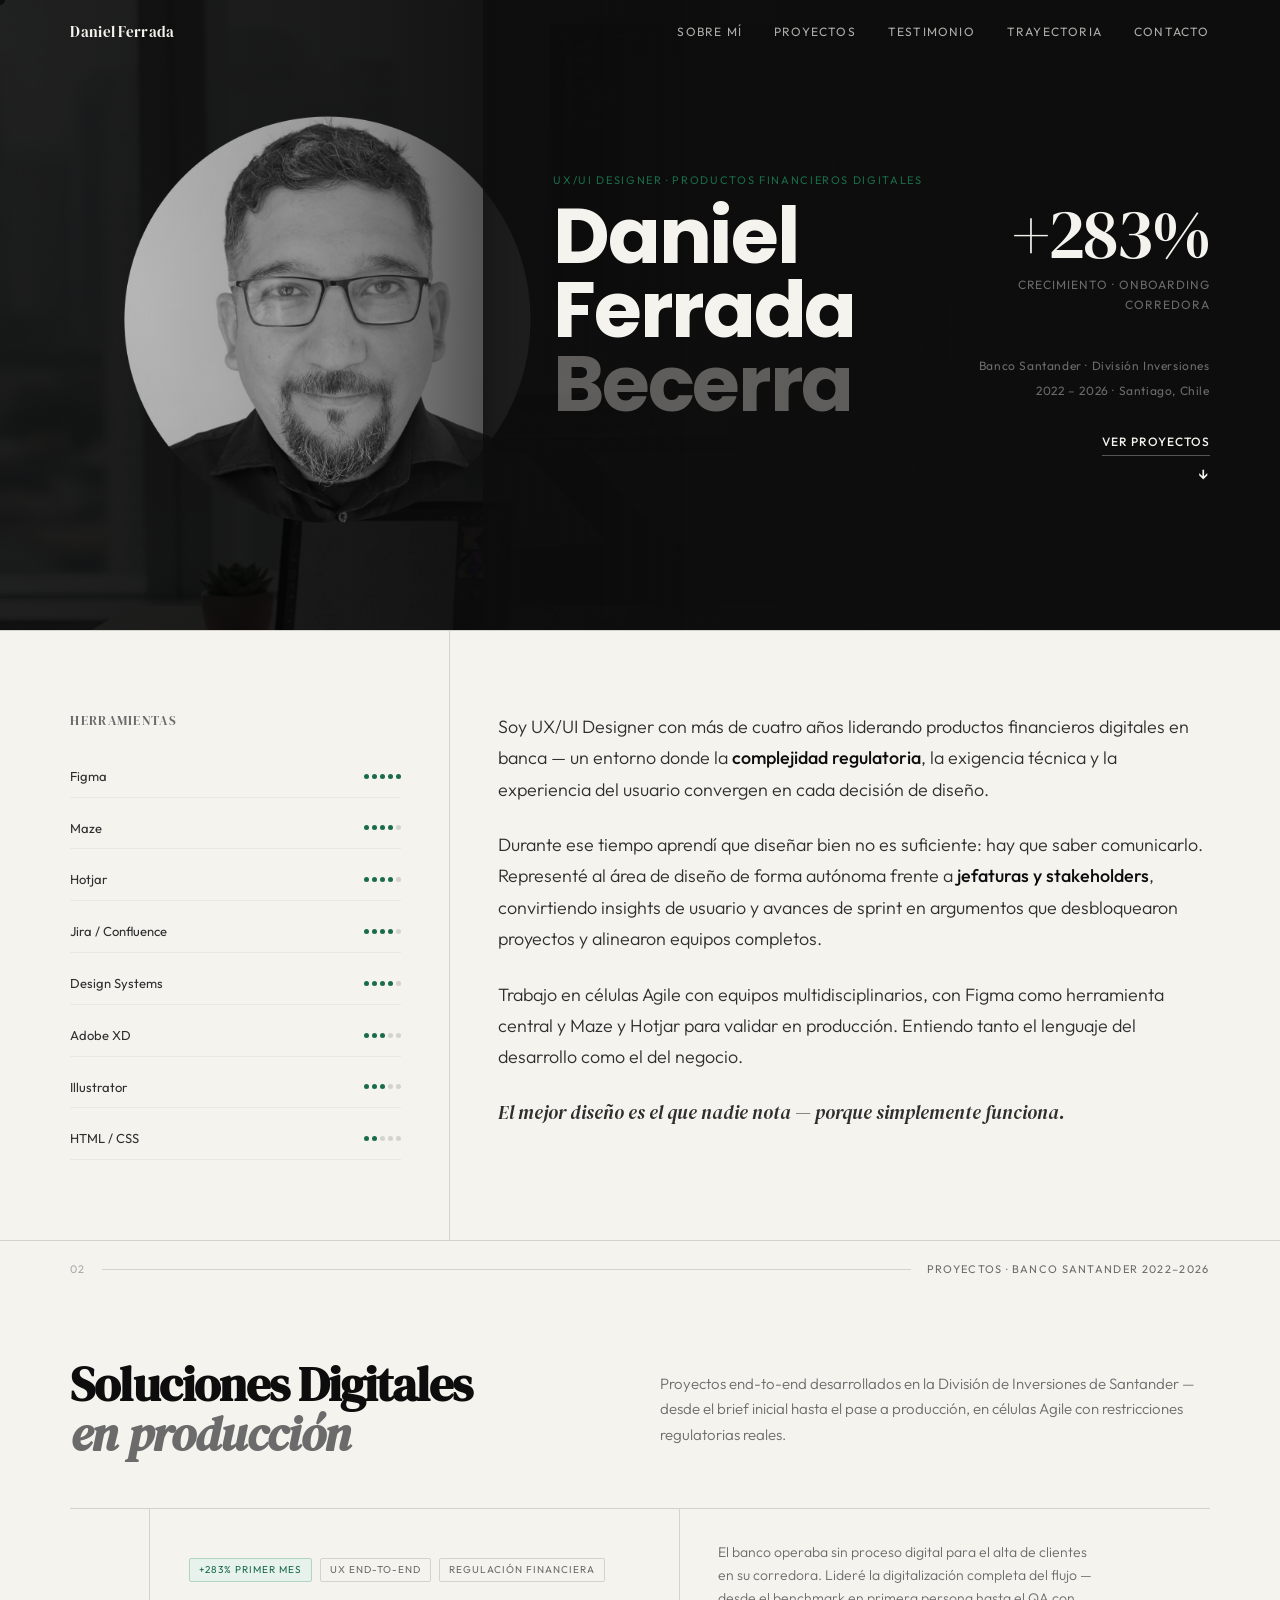
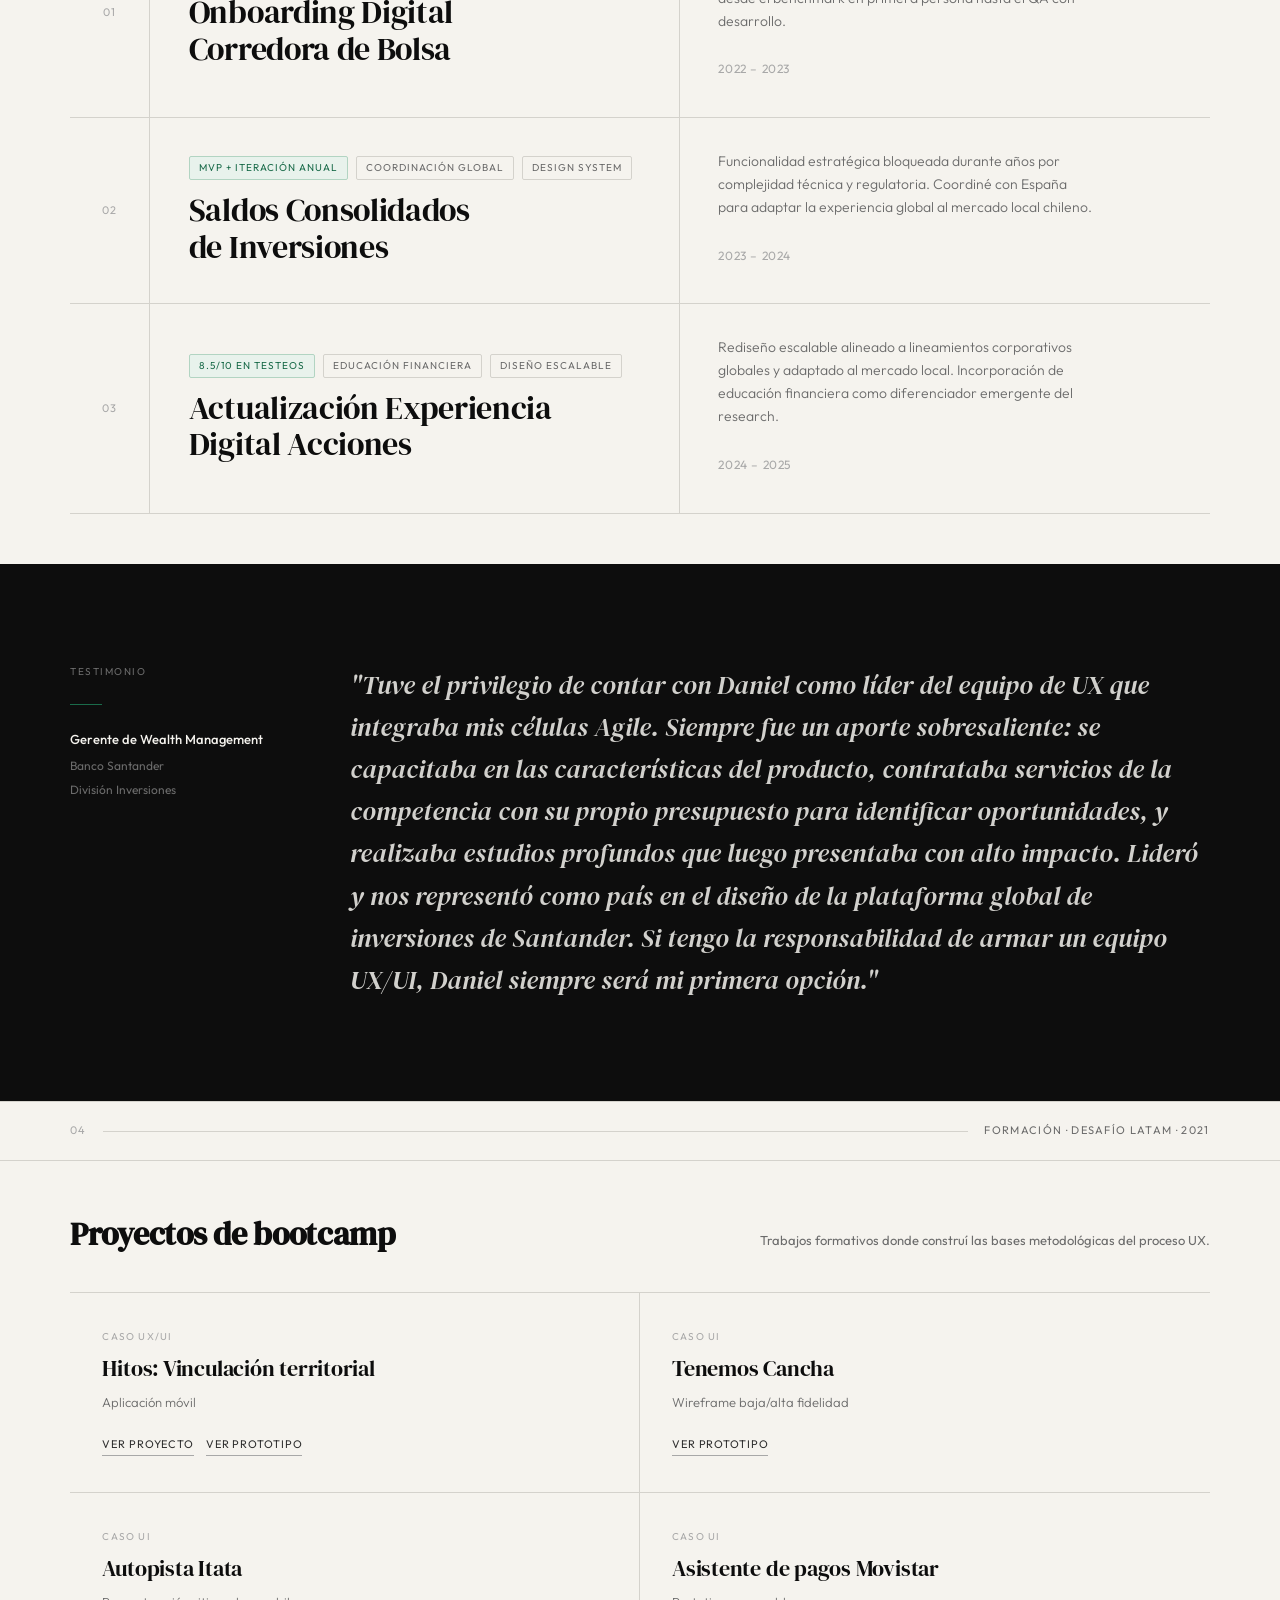
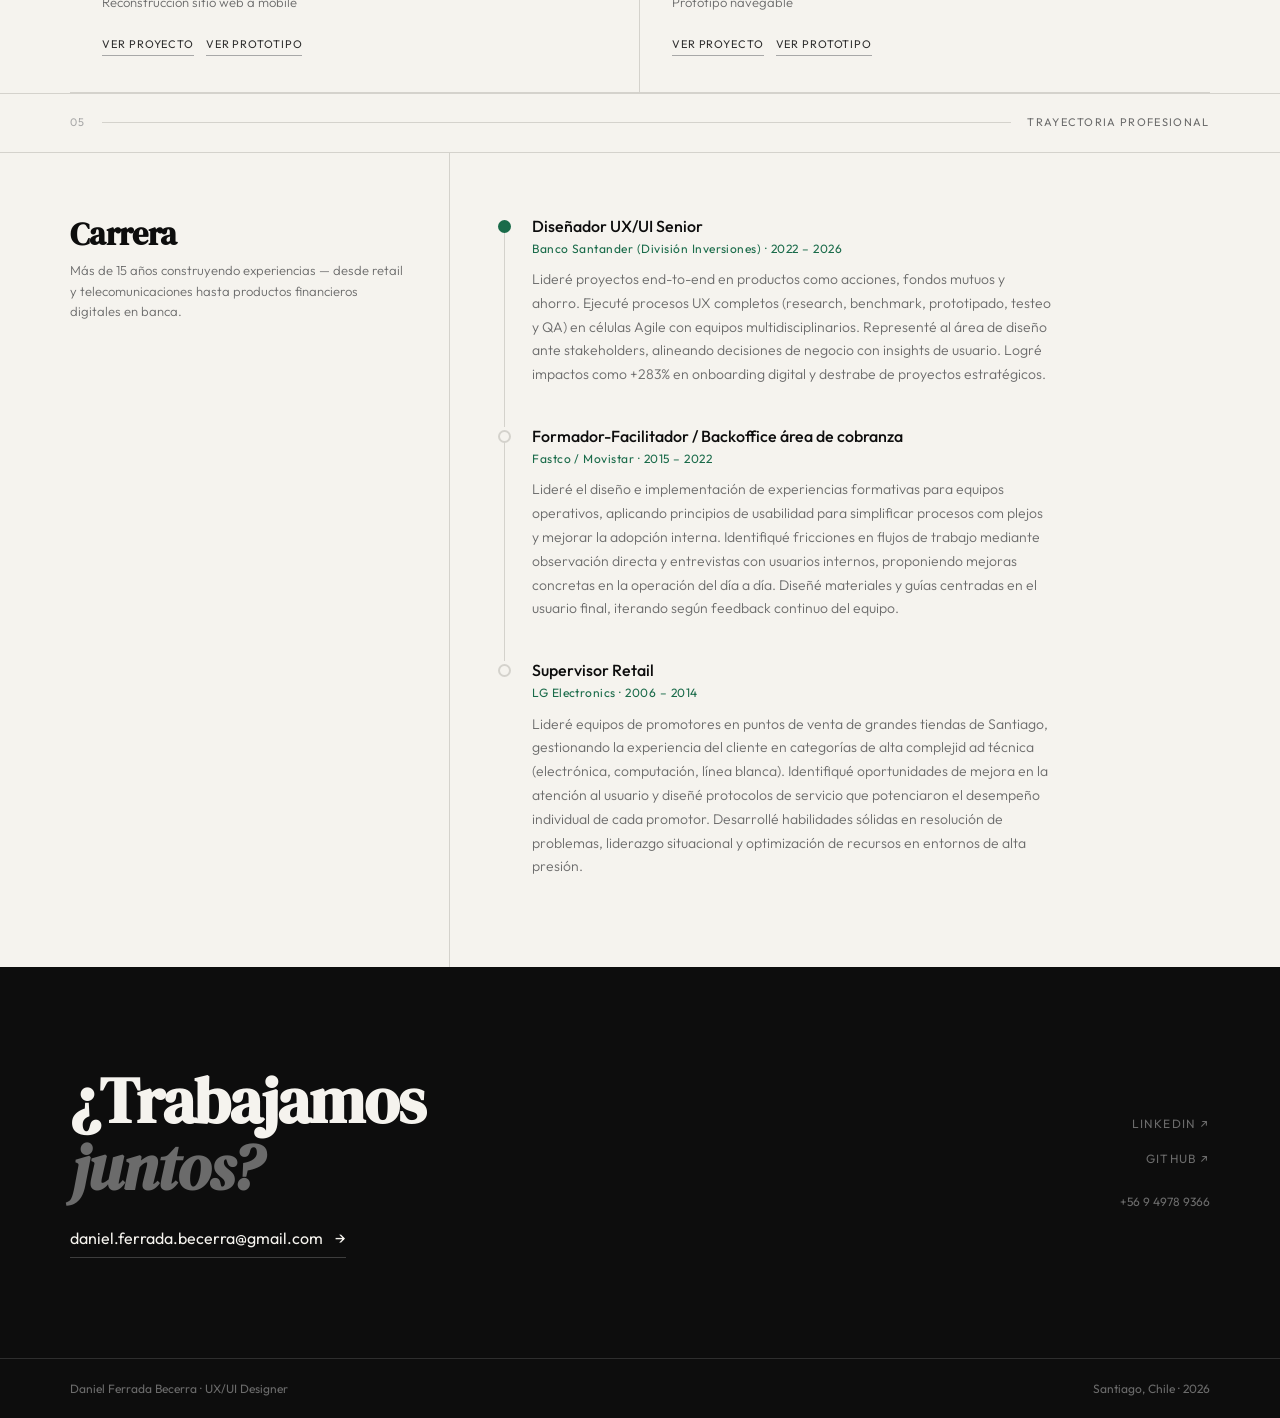
==== index.html @ 595d69b5 "feat: new html and sections" ====
<!DOCTYPE html>
<html lang="es">
<head>
  <meta charset="UTF-8"/>
  <meta name="viewport" content="width=device-width, initial-scale=1.0"/>
  <title>Daniel Ferrada · UX/UI Designer · Productos Financieros Digitales</title>
  <meta name="description" content="UX/UI Designer especializado en productos financieros digitales. Más de 4 años liderando proyectos end-to-end en banca — acciones, fondos mutuos y productos de ahorro."/>
  <meta name="keywords" content="UX designer, UI designer, productos financieros digitales, banca, fintech, Figma, Design System, Agile, inversiones, Santiago Chile"/>
  <link rel="preconnect" href="https://fonts.googleapis.com"/>
  <link rel="preconnect" href="https://fonts.gstatic.com" crossorigin/>
  <link href="https://fonts.googleapis.com/css2?family=DM+Serif+Display:ital@0;1&family=Outfit:wght@300;400;500&family=Poppins:wght@300;400;500;600;700&display=swap" rel="stylesheet"/>
  <style>
    *, *::before, *::after { margin: 0; padding: 0; box-sizing: border-box; }

    :root {
      --black: #0d0d0d;
      --white: #f5f3ee;
      --gray-1: #1a1a1a;
      --gray-2: #2e2e2e;
      --gray-3: #6b6b6b;
      --gray-4: #a8a8a8;
      --gray-5: #d4d2cc;
      --gray-6: #eae8e2;
      --accent: #1a6b4a;
      --accent-light: #e8f2ec;
      --serif: 'DM Serif Display', Georgia, serif;
      --sans: 'Outfit', system-ui, sans-serif;
      --section-gutter: clamp(28px, 5.5vw, 104px);
    }

    html { scroll-behavior: smooth; }

    body {
      background: var(--white);
      color: var(--black);
      font-family: var(--sans);
      font-size: 15px;
      line-height: 1.6;
      cursor: none;
      overflow-x: hidden;
    }

    /* ── Cursor ── */
    #cursor {
      width: 10px; height: 10px;
      background: var(--black);
      border-radius: 50%;
      position: fixed;
      top: 0; left: 0;
      pointer-events: none;
      z-index: 9999;
      transition: transform .15s ease, background .2s;
      transform: translate(-50%, -50%);
    }
    #cursor.hover { transform: translate(-50%,-50%) scale(3.5); background: var(--accent); opacity: .5; }

    /* ── Nav ── */
    nav {
      position: fixed; top: 0; left: 0; right: 0;
      z-index: 100;
      display: flex; align-items: center; justify-content: space-between;
      padding: 20px var(--section-gutter);
      transition: background .3s, padding .3s, box-shadow .3s;
    }
    nav.scrolled {
      background: var(--black);
      padding: 14px var(--section-gutter);
      box-shadow: 0 1px 0 rgba(255,255,255,.06);
    }
    .nav-logo {
      font-family: var(--serif);
      font-size: 15px;
      color: var(--white);
      text-decoration: none;
      letter-spacing: .02em;
    }
    .nav-links { display: flex; gap: 32px; }
    .nav-links a {
      font-size: 12px;
      font-weight: 400;
      letter-spacing: .1em;
      text-transform: uppercase;
      color: var(--white);
      text-decoration: none;
      opacity: .7;
      transition: opacity .2s;
    }
    .nav-links a:hover { opacity: 1; }

    /* ── Foto perfil ── */
    .about-photo {
      width: 88px; height: 88px;
      border-radius: 50%;
      object-fit: cover;
      border: 2px solid var(--gray-5);
      display: block;
      margin-bottom: 28px;
      filter: grayscale(20%);
    }
    .about-photo-placeholder {
      width: 88px; height: 88px;
      border-radius: 50%;
      background: var(--gray-6);
      border: 2px solid var(--gray-5);
      display: flex; align-items: center; justify-content: center;
      margin-bottom: 28px;
      font-size: 28px;
      font-family: var(--serif);
      color: var(--gray-4);
      font-weight: 400;
    }

    /* ── Hero ── */
    #hero {
      min-height: 70vh;
      background: var(--black);
      background-image: url('Assets/img/portada-bg02.png');
      background-size: cover;
      background-position: left center;
      display: grid;
      grid-template-columns: minmax(0, 2fr) minmax(0, 3fr);
      align-items: stretch;
      position: relative;
      overflow: hidden;
    }
    #hero::before {
      content: '';
      position: absolute; inset: 0;
      /* Degradado más pronto a oscuro para que el retrato no compita con el texto (~1200–1400px) */
      background: linear-gradient(
        to right,
        rgba(13,13,13,.14) 0%,
        rgba(13,13,13,.42) 28%,
        rgba(13,13,13,.82) 42%,
        rgba(13,13,13,.96) 52%,
        rgba(13,13,13,1) 100%
      );
      z-index: 1;
    }
    .hero-bg-text { display: none; }
    .hero-left {
      position: relative; z-index: 2;
      display: block;
    }
    .hero-eyebrow {
      font-size: 11px;
      font-weight: 400;
      line-height: 1.2;
      letter-spacing: .15em;
      text-transform: uppercase;
      color: var(--accent);
      opacity: 0;
      animation: fadeUp .8s .2s forwards;
    }
    .hero-title {
      font-family: 'Poppins', system-ui, sans-serif;
      line-height: 1;
      letter-spacing: -.02em;
      margin-bottom: 28px;
      opacity: 0;
      animation: fadeUp .9s .4s forwards;
    }
    .hero-title .name-bold {
      display: block;
      font-size: clamp(12px, 7vw, 78px);
      line-height: .95;
      letter-spacing: -.03em;
      color: var(--white);
      font-style: normal !important;
      font-family: 'Poppins', system-ui, sans-serif !important;
    }
    .hero-title .name-light {
      display: block;
      font-size: clamp(12px, 7vw, 78px);
      line-height: .95;
      letter-spacing: -.03em;
      color: var(--white);
      font-style: normal !important;
      font-family: 'Poppins', system-ui, sans-serif !important;
      opacity: .35;
    }
    .hero-cta {
      display: inline-flex; align-items: center; gap: 12px;
      font-size: 12px;
      font-weight: 500;
      letter-spacing: .08em;
      text-transform: uppercase;
      color: var(--white);
      text-decoration: none;
      border-bottom: 1px solid rgba(255,255,255,.3);
      padding-bottom: 4px;
      transition: border-color .2s, gap .2s;
      opacity: 0;
      animation: fadeUp .8s .6s forwards;
    }
    .hero-cta:hover { border-color: var(--white); gap: 20px; color: var(--white); text-decoration: none; }
    .hero-cta-arrow { font-size: 16px; line-height: 1; transition: transform .2s ease; }
    .hero-stat-meta .hero-cta {
      display: inline-flex;
      flex-direction: column;
      align-items: flex-end;
      gap: 10px;
      border-bottom: none;
      padding-top: 20px;
      padding-bottom: 0;
    }
    .hero-stat-meta .hero-cta .hero-cta-label {
      border-bottom: 1px solid rgba(255,255,255,.3);
      padding-bottom: 4px;
      transition: border-color .2s;
    }
    .hero-stat-meta .hero-cta:hover {
      gap: 14px;
      border-color: transparent;
    }
    .hero-stat-meta .hero-cta:hover .hero-cta-label { border-color: var(--white); }
    .hero-stat-meta .hero-cta:hover .hero-cta-arrow { transform: translateY(4px); }

    .hero-right {
      position: relative; z-index: 2;
      display: flex;
      flex-direction: column;
      justify-content: center;
      align-items: flex-start;
      padding: 110px var(--section-gutter) 56px;
      padding-left: max(var(--section-gutter), clamp(32px, 4vw, 72px));
      gap: 0;
      opacity: 0;
      animation: fadeUp .8s .3s forwards;
      min-width: 0;
    }
    /* Velo local en el borde izquierdo del texto: evita que el retrato del fondo “pise” el título */
    .hero-right::before {
      content: '';
      position: absolute;
      top: 0;
      left: 0;
      bottom: 0;
      width: min(160px, 18vw);
      background: linear-gradient(to right, rgba(13,13,13,.85), rgba(13,13,13,0));
      pointer-events: none;
      z-index: 0;
    }
    .hero-right > * { position: relative; z-index: 1; }
    .hero-right .hero-eyebrow { margin-bottom: 12px; padding-bottom: 0; }
    .hero-title-stat-row {
      display: flex;
      flex-direction: row;
      flex-wrap: wrap;
      align-items: flex-start;
      gap: 28px 48px;
      width: 100%;
      margin-bottom: 28px;
    }
    .hero-title-stat-row .hero-title {
      margin-top: 0;
      margin-bottom: 0;
      flex: 1 1 min(100%, 320px);
      min-width: 0;
    }
    .hero-stat-meta {
      display: flex;
      flex-direction: column;
      align-items: flex-end;
      align-self: flex-start;
      gap: 12px;
      flex: 0 1 auto;
      max-width: 280px;
    }
    .hero-stat-meta .hero-stat,
    .hero-stat-meta .hero-meta {
      margin-bottom: 0;
    }
    .hero-stat-meta .hero-stat {
      width: 100%;
      text-align: right;
    }
    .hero-stat {
      margin-bottom: 24px;
    }
    .hero-stat-num {
      font-family: var(--serif);
      font-size: clamp(42px, 5.5vw, 72px);
      color: var(--white);
      line-height: 1;
      letter-spacing: -.03em;
    }
    .hero-stat-label {
      font-size: 11px;
      color: var(--gray-3);
      letter-spacing: .08em;
      text-transform: uppercase;
      margin-top: 4px;
    }
    .hero-meta {
      display: flex; flex-direction: column; gap: 4px;
      padding-top: 30px;
      width: 100%;
      margin-bottom: 28px;
    }
    .hero-meta span {
      font-size: 12px;
      color: var(--gray-3);
      letter-spacing: .04em;
    }
    .hero-scroll-hint { display: none; }
    .scroll-line { display: none; }
    .hero-stat-num {
      font-family: var(--serif);
      font-size: clamp(42px, 5.5vw, 72px);
      color: var(--white);
      line-height: 1;
      letter-spacing: -.03em;
    }
    .hero-stat-label {
      font-size: 12px;
      color: var(--gray-3);
      letter-spacing: .08em;
      text-transform: uppercase;
      margin-top: 6px;
    }
    .hero-meta {
      display: flex; flex-direction: column; gap: 6px;
      text-align: right;
    }
    .hero-meta span {
      font-size: 12px;
      color: var(--gray-3);
      letter-spacing: .05em;
    }
    .hero-scroll-hint {
      position: absolute; bottom: 32px; left: 50%;
      transform: translateX(-50%);
      display: flex; flex-direction: column; align-items: center; gap: 8px;
      opacity: 0;
      animation: fadeIn 1s 1.2s forwards;
    }
    .hero-scroll-hint span { font-size: 10px; color: var(--gray-3); letter-spacing: .15em; text-transform: uppercase; }
    .scroll-line {
      width: 1px; height: 40px;
      background: linear-gradient(to bottom, var(--gray-3), transparent);
      animation: scrollPulse 2s ease-in-out infinite;
    }

    /* ── About ── */
    #about {
      display: grid;
      grid-template-columns: 1fr 2fr;
      gap: 0;
      border-top: 1px solid var(--gray-5);
      padding-left: var(--section-gutter);
      padding-right: var(--section-gutter);
    }
    .about-left {
      padding: 80px 48px 80px 0;
      border-right: 1px solid var(--gray-5);
    }
    .about-left h2 {
      font-family: var(--serif);
      font-size: 13px;
      font-weight: 400;
      letter-spacing: .1em;
      text-transform: uppercase;
      color: var(--gray-3);
      margin-bottom: 24px;
    }
    .about-tools { display: flex; flex-direction: column; gap: 10px; }
    .tool-item {
      display: flex; align-items: center; justify-content: space-between;
      font-size: 13px;
      padding: 10px 0;
      border-bottom: 1px solid var(--gray-6);
      color: var(--gray-2);
    }
    .tool-level {
      display: flex; gap: 3px;
    }
    .tool-dot {
      width: 5px; height: 5px;
      border-radius: 50%;
      background: var(--gray-5);
    }
    .tool-dot.on { background: var(--accent); }

    .about-right {
      padding: 80px 0 80px 48px;
    }
    .about-right p {
      font-size: clamp(17px, 1.4vw, 20px);
      line-height: 1.75;
      color: var(--gray-2);
      margin-bottom: 1.5rem;
      font-weight: 300;
    }
    .about-right p strong { font-weight: 500; color: var(--black); }
    .about-right p em { font-style: italic; font-family: var(--serif); font-size: 1.05em; }

    /* ── Section label ── */
    .section-marker {
      display: flex; align-items: center; gap: 16px;
      margin-bottom: 0;
      border-top: 1px solid var(--gray-5);
      padding: 20px var(--section-gutter);
    }
    .section-marker-num { font-size: 11px; color: var(--gray-4); letter-spacing: .1em; }
    .section-marker-line { flex: 1; height: 1px; background: var(--gray-5); }
    .section-marker-title { font-size: 11px; letter-spacing: .12em; text-transform: uppercase; color: var(--gray-3); }

    /* ── Casos ── */
    #casos {
      background: var(--white);
      padding-left: var(--section-gutter);
      padding-right: var(--section-gutter);
      padding-bottom: 50px;
    }

    .casos-header {
      padding: 60px 0 48px;
      display: grid;
      grid-template-columns: 1fr 1fr;
      align-items: center;
      gap: 40px;
      border-bottom: 1px solid var(--gray-5);
    }
    .casos-header h2 {
      font-family: var(--serif);
      font-size: clamp(40px, 5vw, 48px);
      line-height: 1.05;
      letter-spacing: -.02em;
    }
    .casos-header p {
      font-size: 15px;
      color: var(--gray-3);
      line-height: 1.7;
      font-weight: 300;
    }

    .caso-row {
      display: grid;
      grid-template-columns: 80px 1fr 1fr;
      align-items: stretch;
      border-bottom: 1px solid var(--gray-5);
      cursor: pointer;
      transition: background .2s;
      min-height: 120px;
    }
    .caso-row:hover { background: var(--gray-6); }
    .caso-row:hover .caso-arrow { opacity: 1; transform: translateX(0); }

    .caso-index {
      display: flex; align-items: center; justify-content: center;
      border-right: 1px solid var(--gray-5);
      font-size: 11px;
      color: var(--gray-4);
      letter-spacing: .1em;
      font-weight: 400;
    }
    .caso-info {
      padding: 32px clamp(20px, 3vw, 40px);
      border-right: 1px solid var(--gray-5);
      display: flex; flex-direction: column; justify-content: center;
    }
    .caso-tag-row { display: flex; gap: 8px; flex-wrap: wrap; margin-bottom: 12px; }
    .caso-tag {
      font-size: 10px;
      letter-spacing: .1em;
      text-transform: uppercase;
      color: var(--gray-3);
      border: 1px solid var(--gray-5);
      padding: 3px 9px;
      border-radius: 2px;
    }
    .caso-tag.accent { background: var(--accent-light); border-color: #b2d4c2; color: var(--accent); }
    .caso-title-row {
      font-family: var(--serif);
      font-size: clamp(22px, 2.5vw, 32px);
      line-height: 1.15;
      letter-spacing: -.01em;
      color: var(--black);
    }
    .caso-right {
      padding: 32px clamp(20px, 3vw, 40px);
      display: flex; flex-direction: column; justify-content: space-between;
    }
    .caso-desc {
      font-size: 14px;
      color: var(--gray-3);
      line-height: 1.65;
      font-weight: 300;
      max-width: 380px;
    }
    .caso-bottom {
      display: flex; align-items: center; justify-content: space-between;
      margin-top: 20px;
    }
    .caso-year { font-size: 12px; color: var(--gray-4); letter-spacing: .05em; }
    .caso-arrow {
      font-size: 20px;
      color: var(--accent);
      opacity: 0;
      transform: translateX(-8px);
      transition: opacity .2s, transform .2s;
    }

    /* ── Modal de caso ── */
    .modal-overlay {
      display: none;
      position: fixed; inset: 0;
      background: rgba(13,13,13,.85);
      z-index: 200;
      align-items: flex-start;
      justify-content: center;
      overflow-y: auto;
      padding: 60px var(--section-gutter);
      backdrop-filter: blur(4px);
    }
    .modal-overlay.open { display: flex; }
    .modal-panel {
      background: var(--white);
      width: 100%; max-width: 800px;
      border-radius: 2px;
      overflow: hidden;
      animation: slideUp .35s ease;
    }
    .modal-top-bar {
      display: flex; align-items: center; justify-content: space-between;
      padding: 20px var(--section-gutter);
      border-bottom: 1px solid var(--gray-5);
    }
    .modal-top-label { font-size: 11px; letter-spacing: .12em; text-transform: uppercase; color: var(--gray-3); }
    .modal-close {
      width: 32px; height: 32px;
      display: flex; align-items: center; justify-content: center;
      background: none; border: 1px solid var(--gray-5);
      border-radius: 50%; cursor: none;
      font-size: 16px; color: var(--gray-2);
      transition: background .15s;
    }
    .modal-close:hover { background: var(--gray-6); }
    .modal-img-slot {
      width: 100%;
      min-height: 360px;
      background: var(--black);
      display: flex; align-items: center; justify-content: center;
      position: relative; overflow: hidden;
    }
    .modal-img-slot:has(> img) {
      height: 320px;
      min-height: 320px;
    }
    .modal-img-slot img { width: 100%; height: 100%; object-fit: cover; display: block; }
    .modal-img-placeholder {
      display: flex;
      flex-direction: column;
      align-items: center;
      justify-content: center;
      gap: 14px;
      max-width: 38em;
      text-align: center;
      padding: 28px var(--section-gutter);
    }
    .modal-img-placeholder-title {
      font-size: 13px;
      font-weight: 600;
      letter-spacing: .05em;
      line-height: 1.35;
      color: rgba(255,255,255,.58);
    }
    .modal-img-placeholder-desc {
      font-size: 12px;
      font-weight: 400;
      letter-spacing: .02em;
      line-height: 1.65;
      color: rgba(255,255,255,.4);
      margin: 0;
    }
    .modal-img-caption {
      position: absolute; bottom: 0; left: 0; right: 0;
      padding: 12px var(--section-gutter);
      background: linear-gradient(transparent, rgba(0,0,0,.6));
      font-size: 12px; color: rgba(255,255,255,.6); letter-spacing: .05em;
    }
    .modal-body-content { padding: 40px var(--section-gutter) 56px; }
    .modal-kpis {
      display: flex; gap: 32px;
      padding: 24px 0;
      border-top: 1px solid var(--gray-5);
      border-bottom: 1px solid var(--gray-5);
      margin-bottom: 36px;
    }
    .kpi-item {}
    .kpi-num {
      font-family: var(--serif);
      font-size: 36px;
      line-height: 1;
      color: var(--accent);
      letter-spacing: -.02em;
    }
    .kpi-label { font-size: 11px; color: var(--gray-3); letter-spacing: .08em; text-transform: uppercase; margin-top: 4px; }

    .modal-body-content h3 {
      font-family: var(--serif);
      font-size: 28px;
      letter-spacing: -.01em;
      margin-bottom: 24px;
      line-height: 1.2;
    }
    .modal-section {  }
    .modal-section-label {
      font-size: 10px; font-weight: 500;
      letter-spacing: .15em; text-transform: uppercase;
      color: var(--gray-3);
      margin-bottom: 10px;
    }
    .modal-section p {
      font-size: 15px; color: var(--gray-2);
      line-height: 1.75; font-weight: 300;
    }
    .modal-section p strong { font-weight: 500; color: var(--black); }
    .modal-result-box {
      background: var(--black);
      color: var(--white);
      padding: 28px 32px;
      border-radius: 2px;
      margin-top: 8px;
    }
    .modal-result-box p { font-size: 15px; color: rgba(255,255,255,.75); line-height: 1.7; font-weight: 300; }
    .modal-result-box p strong { color: var(--white); font-weight: 500; }

    /* ── Testimonio ── */
    #testimonio {
      background: var(--black);
      padding: 100px var(--section-gutter);
      display: grid;
      grid-template-columns: 200px 1fr;
      gap: 80px;
      align-items: start;
    }
    .testimonio-left {}
    .testimonio-left-label {
      font-size: 10px; letter-spacing: .15em; text-transform: uppercase;
      color: var(--gray-3); margin-bottom: 24px;
    }
    .testimonio-left-rule { width: 32px; height: 1px; background: var(--accent); margin-bottom: 24px; }
    .testimonio-left-author strong {
      font-size: 13px; color: var(--white); display: block; margin-bottom: 4px; font-weight: 500;
    }
    .testimonio-left-author span { font-size: 12px; color: var(--gray-3); }
    .testimonio-right blockquote {
      font-family: var(--serif);
      font-size: clamp(20px, 2vw, 26px);
      color: rgba(245,243,238,.85);
      line-height: 1.65;
      font-weight: 400;
      font-style: italic;
      border: none;
      padding: 0;
    }
    .testimonio-right blockquote::before { content: none; }

    /* ── Formación ── */
    #formacion {
      border-top: 1px solid var(--gray-5);
      padding-left: var(--section-gutter);
      padding-right: var(--section-gutter);
    }
    .formacion-header {
      padding: 48px 0 32px;
      display: flex; align-items: baseline; justify-content: space-between;
      border-bottom: 1px solid var(--gray-5);
    }
    .formacion-header h2 {
      font-family: var(--serif);
      font-size: 32px; letter-spacing: -.01em;
    }
    .formacion-header p { font-size: 13px; color: var(--gray-3); }
    .formacion-grid {
      display: grid;
      grid-template-columns: repeat(2, 1fr);
    }
    .formacion-item {
      padding: 36px 32px;
      border-right: 1px solid var(--gray-5);
      border-bottom: 1px solid var(--gray-5);
      display: flex; flex-direction: column; justify-content: space-between;
      min-height: 200px;
    }
    .formacion-item:nth-child(even) { border-right: none; }
    .formacion-item-top {}
    .formacion-tipo { font-size: 10px; letter-spacing: .12em; text-transform: uppercase; color: var(--gray-4); margin-bottom: 10px; }
    .formacion-nombre {
      font-family: var(--serif);
      font-size: 22px; line-height: 1.2;
      letter-spacing: -.01em;
      margin-bottom: 10px;
    }
    .formacion-sub { font-size: 13px; color: var(--gray-3); font-weight: 300; }
    .formacion-links { display: flex; gap: 12px; margin-top: 20px; }
    .formacion-link {
      font-size: 11px; letter-spacing: .08em; text-transform: uppercase;
      color: var(--gray-2); text-decoration: none;
      border-bottom: 1px solid var(--gray-4);
      padding-bottom: 2px;
      transition: color .15s, border-color .15s;
    }
    .formacion-link:hover { color: var(--accent); border-color: var(--accent); }

    /* ── Contacto ── */
    #contacto {
      background: var(--black);
      padding: 100px var(--section-gutter);
      display: flex; align-items: center; justify-content: space-between;
      flex-wrap: wrap; gap: 40px;
    }
    .contacto-left h2 {
      font-family: var(--serif);
      font-size: clamp(36px, 5vw, 64px);
      color: var(--white);
      line-height: 1.05;
      letter-spacing: -.02em;
      margin-bottom: 24px;
    }
    .contacto-left h2 em { color: var(--gray-3); font-style: italic; }
    .contact-email {
      display: inline-flex; align-items: center; gap: 12px;
      font-size: 16px; font-weight: 400;
      color: var(--white);
      text-decoration: none;
      border-bottom: 1px solid rgba(255,255,255,.2);
      padding-bottom: 6px;
      transition: border-color .2s, gap .2s;
    }
    .contact-email:hover { border-color: var(--white); gap: 20px; color: var(--white); }
    .contacto-right { display: flex; flex-direction: column; gap: 16px; align-items: flex-end; }
    .contact-link {
      font-size: 12px; letter-spacing: .1em; text-transform: uppercase;
      color: var(--gray-3); text-decoration: none;
      display: flex; align-items: center; gap: 8px;
      transition: color .15s;
    }
    .contact-link:hover { color: var(--white); }

    /* ── Footer ── */
    footer {
      background: var(--black);
      border-top: 1px solid var(--gray-2);
      padding: 20px var(--section-gutter);
      display: flex; align-items: center; justify-content: space-between;
    }
    footer span { font-size: 12px; color: var(--gray-3); }

    /* ── Trayectoria ── */
    #trayectoria {
      background: var(--white);
      border-top: 1px solid var(--gray-5);
      padding-left: var(--section-gutter);
      padding-right: var(--section-gutter);
    }
    .trayectoria-inner {
      display: grid;
      grid-template-columns: 1fr 2fr;
      gap: 0;
    }
    .trayectoria-left {
      padding: 64px 40px 64px 0;
      border-right: 1px solid var(--gray-5);
    }
    .trayectoria-left h2 {
      font-family: var(--serif);
      font-size: 32px;
      letter-spacing: -.01em;
      line-height: 1.1;
      margin-bottom: 8px;
    }
    .trayectoria-left p {
      font-size: 13px;
      color: var(--gray-3);
      font-weight: 300;
      line-height: 1.6;
    }
    .trayectoria-right { padding: 64px 0 48px 48px; }
    .tray-item {
      display: grid;
      grid-template-columns: 14px 1fr;
      gap: 20px;
      padding-bottom: 40px;
      position: relative;
    }
    .tray-item:not(:last-child)::after {
      content: '';
      position: absolute;
      left: 6px; top: 14px;
      width: 1px;
      height: calc(100% - 14px);
      background: var(--gray-5);
    }
    .tray-dot {
      width: 13px; height: 13px;
      border-radius: 50%;
      background: var(--white);
      border: 2px solid var(--gray-5);
      margin-top: 3px;
      flex-shrink: 0;
      position: relative; z-index: 1;
      transition: border-color .2s, background .2s;
    }
    .tray-item:first-child .tray-dot {
      border-color: var(--accent);
      background: var(--accent);
    }
    .tray-content {}
    .tray-role {
      font-size: 16px;
      font-weight: 500;
      color: var(--black);
      margin-bottom: 3px;
      line-height: 1.2;
    }
    .tray-company {
      font-size: 12px;
      color: var(--accent);
      letter-spacing: .04em;
      margin-bottom: 10px;
    }
    .tray-desc {
      font-size: 14px;
      color: var(--gray-3);
      line-height: 1.7;
      font-weight: 300;
      max-width: 520px;
    }

    @media (max-width: 768px) {
      .trayectoria-inner { grid-template-columns: 1fr; }
      .trayectoria-left { border-right: none; border-bottom: 1px solid var(--gray-5); padding: 40px 0; }
      .trayectoria-right { padding: 40px 0; }
    }

    /* ── Animations ── */
    @keyframes fadeUp {
      from { opacity: 0; transform: translateY(24px); }
      to   { opacity: 1; transform: translateY(0); }
    }
    @keyframes fadeIn {
      from { opacity: 0; } to { opacity: 1; }
    }
    @keyframes slideUp {
      from { opacity: 0; transform: translateY(32px); }
      to   { opacity: 1; transform: translateY(0); }
    }
    @keyframes scrollPulse {
      0%,100% { opacity: .3; } 50% { opacity: 1; }
    }

    .reveal {
      opacity: 0; transform: translateY(20px);
      transition: opacity .7s ease, transform .7s ease;
    }
    .reveal.visible { opacity: 1; transform: translateY(0); }

    /* Hero en portátiles / ~1100–1400px: más ancho útil para texto, menos choque imagen–copia */
    @media (max-width: 1400px) and (min-width: 769px) {
      #hero {
        grid-template-columns: minmax(0, 1fr) minmax(0, 1.65fr);
      }
      .hero-right::before {
        width: min(200px, 24vw);
      }
    }

    /* ── Responsive ── */
    @media (max-width: 768px) {
      nav { padding: 18px var(--section-gutter); }
      .nav-links { display: none; }
      #hero {
        grid-template-columns: 1fr;
        background-position: center top;
        min-height: min(85vh, 900px);
      }
      #hero::before { background: linear-gradient(to bottom, rgba(13,13,13,.4) 0%, rgba(13,13,13,.97) 50%); }
      .hero-left { display: none; }
      .hero-right::before { display: none; }
      .hero-right {
        width: 100%;
        max-width: 100%;
        min-width: 0;
        box-sizing: border-box;
        padding: 92px var(--section-gutter) 48px;
        padding-left: var(--section-gutter);
        align-items: stretch;
        margin-top: 40px;
      }
      /* nowrap evita que flex-wrap cree 2 columnas (título | stats) en pantallas bajas */
      .hero-title-stat-row {
        flex-direction: column;
        flex-wrap: nowrap;
        align-items: stretch;
        gap: 28px;
        width: 100%;
        max-width: 100%;
      }
      .hero-title-stat-row .hero-title {
        flex: 0 0 auto;
        width: 100%;
        max-width: 100%;
      }
      .hero-title .name-bold,
      .hero-title .name-light {
        font-size: clamp(28px, 9vw, 52px);
        word-break: break-word;
      }
      .hero-title-stat-row .hero-stat-meta {
        width: 100%;
        max-width: none;
        align-self: stretch;
        align-items: stretch;
      }
      .hero-stat-meta .hero-stat {
        width: 100%;
        text-align: left;
      }
      .hero-stat-meta .hero-stat-num {
        font-size: clamp(32px, 14vw, 56px);
      }
      .hero-stat-meta .hero-meta {
        text-align: left;
        padding-top: 20px;
      }
      .hero-stat-meta .hero-meta span {
        display: block;
        overflow-wrap: anywhere;
      }
      .hero-stat-meta .hero-cta {
        align-items: flex-start;
        align-self: flex-start;
        padding-top: 16px;
      }
      .hero-stat { text-align: left; }
      #about { grid-template-columns: 1fr; }
      .about-left { border-right: none; border-bottom: 1px solid var(--gray-5); padding: 48px 0; }
      .about-right { padding: 48px 0; }
      .section-marker { padding: 16px var(--section-gutter); }
      .casos-header { grid-template-columns: 1fr; padding: 40px 0 32px; }
      .caso-row { grid-template-columns: 48px 1fr; }
      .caso-right { display: none; }
      .caso-info { padding: 24px 16px; }
      #testimonio { grid-template-columns: 1fr; padding: 60px var(--section-gutter); gap: 32px; }
      .formacion-header { padding: 32px 0; flex-direction: column; gap: 8px; }
      .formacion-grid { grid-template-columns: 1fr; }
      .formacion-item { border-right: none; padding: 28px 0; }
      #contacto { padding: 60px var(--section-gutter); flex-direction: column; align-items: flex-start; }
      .contacto-right { align-items: flex-start; }
      footer { padding: 16px var(--section-gutter); flex-direction: column; gap: 8px; text-align: center; }
      .modal-overlay { padding: 0; align-items: flex-end; }
      .modal-panel { border-radius: 12px 12px 0 0; max-height: 92vh; overflow-y: auto; }
      .modal-body-content { padding: 28px var(--section-gutter) 40px; }
      .modal-top-bar { padding: 16px var(--section-gutter); }
      #testimonio blockquote { font-size: 18px; }
    }
  </style>
</head>
<body>

  <div id="cursor"></div>

  <!-- Nav -->
  <nav>
    <a href="#hero" class="nav-logo">Daniel Ferrada</a>
    <div class="nav-links">
      <a href="#about">Sobre mí</a>
      <a href="#casos">Proyectos</a>
      <a href="#testimonio">Testimonio</a>
      <a href="#trayectoria">Trayectoria</a>
      <a href="#contacto">Contacto</a>
    </div>
  </nav>

  <!-- Hero -->
  <section id="hero">
    <div class="hero-left"></div>
    <div class="hero-right">
      <div class="hero-eyebrow">UX/UI Designer · Productos financieros digitales</div>
      <div class="hero-title-stat-row">
        <h1 class="hero-title">
          <span class="name-bold">Daniel <br> Ferrada</span>
          <span class="name-light">Becerra</span>
        </h1>
        <div class="hero-stat-meta">
          <div class="hero-stat">
            <div class="hero-stat-num">+283%</div>
            <div class="hero-stat-label">Crecimiento · Onboarding Corredora</div>
          </div>
          <div class="hero-meta">
            <span>Banco Santander · División Inversiones</span>
            <span>2022 – 2026 · Santiago, Chile</span>
          </div>
          <a href="#casos" class="hero-cta">
            <span class="hero-cta-label">Ver proyectos</span>
            <span class="hero-cta-arrow" aria-hidden="true">↓</span>
          </a>
        </div>
      </div>
    </div>

  </section>

  <!-- About -->
  <section id="about">
    <div class="about-left reveal">
      <h2>Herramientas</h2>
      <div class="about-tools">
        <div class="tool-item">Figma <div class="tool-level"><div class="tool-dot on"></div><div class="tool-dot on"></div><div class="tool-dot on"></div><div class="tool-dot on"></div><div class="tool-dot on"></div></div></div>
        <div class="tool-item">Maze <div class="tool-level"><div class="tool-dot on"></div><div class="tool-dot on"></div><div class="tool-dot on"></div><div class="tool-dot on"></div><div class="tool-dot"></div></div></div>
        <div class="tool-item">Hotjar <div class="tool-level"><div class="tool-dot on"></div><div class="tool-dot on"></div><div class="tool-dot on"></div><div class="tool-dot on"></div><div class="tool-dot"></div></div></div>
        <div class="tool-item">Jira / Confluence <div class="tool-level"><div class="tool-dot on"></div><div class="tool-dot on"></div><div class="tool-dot on"></div><div class="tool-dot on"></div><div class="tool-dot"></div></div></div>
        <div class="tool-item">Design Systems <div class="tool-level"><div class="tool-dot on"></div><div class="tool-dot on"></div><div class="tool-dot on"></div><div class="tool-dot on"></div><div class="tool-dot"></div></div></div>
        <div class="tool-item">Adobe XD <div class="tool-level"><div class="tool-dot on"></div><div class="tool-dot on"></div><div class="tool-dot on"></div><div class="tool-dot"></div><div class="tool-dot"></div></div></div>
        <div class="tool-item">Illustrator <div class="tool-level"><div class="tool-dot on"></div><div class="tool-dot on"></div><div class="tool-dot on"></div><div class="tool-dot"></div><div class="tool-dot"></div></div></div>
        <div class="tool-item">HTML / CSS <div class="tool-level"><div class="tool-dot on"></div><div class="tool-dot on"></div><div class="tool-dot"></div><div class="tool-dot"></div><div class="tool-dot"></div></div></div>
      </div>
    </div>
    <div class="about-right reveal">
      <p>Soy UX/UI Designer con más de cuatro años liderando productos financieros digitales en banca — un entorno donde la <strong>complejidad regulatoria</strong>, la exigencia técnica y la experiencia del usuario convergen en cada decisión de diseño.</p>
      <p>Durante ese tiempo aprendí que diseñar bien no es suficiente: hay que saber comunicarlo. Representé al área de diseño de forma autónoma frente a <strong>jefaturas y stakeholders</strong>, convirtiendo insights de usuario y avances de sprint en argumentos que desbloquearon proyectos y alinearon equipos completos.</p>
      <p>Trabajo en células Agile con equipos multidisciplinarios, con Figma como herramienta central y Maze y Hotjar para validar en producción. Entiendo tanto el lenguaje del desarrollo como el del negocio.</p>
      <p><em>El mejor diseño es el que nadie nota — porque simplemente funciona.</em></p>
    </div>
  </section>

  <!-- Trayectoria -->
  <!-- Casos -->
  <div class="section-marker reveal">
    <span class="section-marker-num">02</span>
    <div class="section-marker-line"></div>
    <span class="section-marker-title">Proyectos · Banco Santander 2022–2026</span>
  </div>

  <section id="casos">
    <div class="casos-header reveal">
      <h2>Soluciones Digitales<br><em style="font-style:italic;color:var(--gray-3);">en producción</em></h2>
      <p>Proyectos end-to-end desarrollados en la División de Inversiones de Santander — desde el brief inicial hasta el pase a producción, en células Agile con restricciones regulatorias reales.</p>
    </div>

    <!-- Caso 01 -->
    <div class="caso-row reveal" onclick="openModal('modal1')">
      <div class="caso-index">01</div>
      <div class="caso-info">
        <div class="caso-tag-row">
          <span class="caso-tag accent">+283% primer mes</span>
          <span class="caso-tag">UX end-to-end</span>
          <span class="caso-tag">Regulación financiera</span>
        </div>
        <div class="caso-title-row">Onboarding Digital<br>Corredora de Bolsa</div>
      </div>
      <div class="caso-right">
        <p class="caso-desc">El banco operaba sin proceso digital para el alta de clientes en su corredora. Lideré la digitalización completa del flujo — desde el benchmark en primera persona hasta el QA con desarrollo.</p>
        <div class="caso-bottom">
          <span class="caso-year">2022 – 2023</span>
          <span class="caso-arrow">→</span>
        </div>
      </div>
    </div>

    <!-- Caso 02 -->
    <div class="caso-row reveal" onclick="openModal('modal2')">
      <div class="caso-index">02</div>
      <div class="caso-info">
        <div class="caso-tag-row">
          <span class="caso-tag accent">MVP + iteración anual</span>
          <span class="caso-tag">Coordinación global</span>
          <span class="caso-tag">Design System</span>
        </div>
        <div class="caso-title-row">Saldos Consolidados<br>de Inversiones</div>
      </div>
      <div class="caso-right">
        <p class="caso-desc">Funcionalidad estratégica bloqueada durante años por complejidad técnica y regulatoria. Coordiné con España para adaptar la experiencia global al mercado local chileno.</p>
        <div class="caso-bottom">
          <span class="caso-year">2023 – 2024</span>
          <span class="caso-arrow">→</span>
        </div>
      </div>
    </div>

    <!-- Caso 03 -->
    <div class="caso-row reveal" onclick="openModal('modal3')">
      <div class="caso-index">03</div>
      <div class="caso-info">
        <div class="caso-tag-row">
          <span class="caso-tag accent">8.5/10 en testeos</span>
          <span class="caso-tag">Educación financiera</span>
          <span class="caso-tag">Diseño escalable</span>
        </div>
        <div class="caso-title-row">Actualización Experiencia<br>Digital Acciones</div>
      </div>
      <div class="caso-right">
        <p class="caso-desc">Rediseño escalable alineado a lineamientos corporativos globales y adaptado al mercado local. Incorporación de educación financiera como diferenciador emergente del research.</p>
        <div class="caso-bottom">
          <span class="caso-year">2024 – 2025</span>
          <span class="caso-arrow">→</span>
        </div>
      </div>
    </div>
  </section>

  <!-- Testimonio -->
  <section id="testimonio">
    <div class="testimonio-left reveal">
      <div class="testimonio-left-label">Testimonio</div>
      <div class="testimonio-left-rule"></div>
      <div class="testimonio-left-author">
        <strong>Gerente de Wealth Management</strong>
        <span>Banco Santander<br>División Inversiones</span>
      </div>
    </div>
    <div class="testimonio-right reveal">
      <blockquote>
        "Tuve el privilegio de contar con Daniel como líder del equipo de UX que integraba mis células Agile. Siempre fue un aporte sobresaliente: se capacitaba en las características del producto, contrataba servicios de la competencia con su propio presupuesto para identificar oportunidades, y realizaba estudios profundos que luego presentaba con alto impacto. Lideró y nos representó como país en el diseño de la plataforma global de inversiones de Santander. Si tengo la responsabilidad de armar un equipo UX/UI, Daniel siempre será mi primera opción."
      </blockquote>
    </div>
  </section>

  <!-- Formación -->
  <div class="section-marker reveal">
    <span class="section-marker-num">04</span>
    <div class="section-marker-line"></div>
    <span class="section-marker-title">Formación · Desafío LATAM · 2021</span>
  </div>

  <section id="formacion">
    <div class="formacion-header reveal">
      <h2>Proyectos de bootcamp</h2>
      <p>Trabajos formativos donde construí las bases metodológicas del proceso UX.</p>
    </div>
    <div class="formacion-grid">
      <div class="formacion-item reveal">
        <div class="formacion-item-top">
          <div class="formacion-tipo">Caso UX/UI</div>
          <div class="formacion-nombre">Hitos: Vinculación territorial</div>
          <div class="formacion-sub">Aplicación móvil</div>
        </div>
        <div class="formacion-links">
          <a href="Assets/pdf/Hitos-portafolio.pdf" target="_blank" class="formacion-link">Ver proyecto</a>
          <a href="https://www.figma.com/proto/XqtCg71BPcsBPeDY6bO2xu/Hitos-vinculaci%C3%B3n-territorial?page-id=0%3A1&node-id=460%3A12&viewport=302%2C48%2C0.04&scaling=scale-down&starting-point-node-id=460%3A12" target="_blank" class="formacion-link">Ver prototipo</a>
        </div>
      </div>
      <div class="formacion-item reveal">
        <div class="formacion-item-top">
          <div class="formacion-tipo">Caso UI</div>
          <div class="formacion-nombre">Tenemos Cancha</div>
          <div class="formacion-sub">Wireframe baja/alta fidelidad</div>
        </div>
        <div class="formacion-links">
          <a href="https://www.figma.com/proto/mD6KPMOn8ehD9eDraDoyaZ/Tenemos-Cancha-Copy?node-id=2%3A6&scaling=scale-down&page-id=0%3A1&starting-point-node-id=2%3A5" target="_blank" class="formacion-link">Ver prototipo</a>
        </div>
      </div>
      <div class="formacion-item reveal">
        <div class="formacion-item-top">
          <div class="formacion-tipo">Caso UI</div>
          <div class="formacion-nombre">Autopista Itata</div>
          <div class="formacion-sub">Reconstrucción sitio web a mobile</div>
        </div>
        <div class="formacion-links">
          <a href="Assets/pdf/itata-ui-mobile.pdf" target="_blank" class="formacion-link">Ver proyecto</a>
          <a href="https://www.figma.com/proto/TZyEq48H6EPNLMPWDtV8s0/Autopista-Itata?page-id=0%3A1&node-id=102%3A33&viewport=302%2C48%2C0.48&scaling=contain&starting-point-node-id=102%3A33" target="_blank" class="formacion-link">Ver prototipo</a>
        </div>
      </div>
      <div class="formacion-item reveal">
        <div class="formacion-item-top">
          <div class="formacion-tipo">Caso UI</div>
          <div class="formacion-nombre">Asistente de pagos Movistar</div>
          <div class="formacion-sub">Prototipo navegable</div>
        </div>
        <div class="formacion-links">
          <a href="Assets/pdf/asistente.pdf" target="_blank" class="formacion-link">Ver proyecto</a>
          <a href="https://www.figma.com/proto/AmG6614RErmjJ8MQeGCdpl/Asistente-de-pagos-Movistar-Copy?page-id=0%3A1&node-id=1%3A6&viewport=302%2C48%2C0.45&scaling=scale-down&starting-point-node-id=1%3A6" target="_blank" class="formacion-link">Ver prototipo</a>
        </div>
      </div>
    </div>
  </section>

  <!-- Trayectoria -->
  <div class="section-marker reveal">
    <span class="section-marker-num">05</span>
    <div class="section-marker-line"></div>
    <span class="section-marker-title">Trayectoria profesional</span>
  </div>

  <section id="trayectoria">
    <div class="trayectoria-inner">
      <div class="trayectoria-left reveal">
        <h2>Carrera</h2>
        <p>Más de 15 años construyendo experiencias — desde retail y telecomunicaciones hasta productos financieros digitales en banca.</p>
      </div>
      <div class="trayectoria-right">
        <div class="tray-item reveal">
          <div class="tray-dot"></div>
          <div class="tray-content">
            <div class="tray-role">Diseñador UX/UI Senior</div>
            <div class="tray-company">Banco Santander (División Inversiones) · 2022 – 2026</div>
            <div class="tray-desc">Lideré proyectos end-to-end en productos como acciones, fondos mutuos y ahorro. Ejecuté procesos UX completos (research, benchmark, prototipado, testeo y QA) en células Agile con equipos multidisciplinarios. Representé al área de diseño ante stakeholders, alineando decisiones de negocio con insights de usuario. Logré impactos como +283% en onboarding digital y destrabe de proyectos estratégicos.</div>
          </div>
        </div>
        <div class="tray-item reveal">
          <div class="tray-dot"></div>
          <div class="tray-content">
            <div class="tray-role">Formador-Facilitador / Backoffice área de cobranza</div>
            <div class="tray-company"> Fastco / Movistar · 2015 – 2022</div>
            <div class="tray-desc">Lideré el diseño e implementación de experiencias formativas para equipos operativos, aplicando principios de usabilidad para simplificar procesos com plejos y mejorar la adopción interna. Identifiqué fricciones en flujos de trabajo mediante observación directa y entrevistas con usuarios internos, proponiendo mejoras concretas en la operación del día a día. Diseñé materiales y guías centradas en el usuario final, iterando según feedback continuo del equipo.</div>
          </div>
        </div>
        <div class="tray-item reveal">
          <div class="tray-dot"></div>
          <div class="tray-content">
            <div class="tray-role">Supervisor Retail</div>
            <div class="tray-company">LG Electronics · 2006 – 2014</div>
            <div class="tray-desc">Lideré equipos de promotores en puntos de venta de grandes tiendas de Santiago, gestionando la experiencia del cliente en categorías de alta complejid ad técnica (electrónica, computación, línea blanca). Identifiqué oportunidades de mejora en la atención al usuario y diseñé protocolos de servicio que potenciaron el desempeño individual de cada promotor. Desarrollé habilidades sólidas en resolución de problemas, liderazgo situacional y optimización de recursos en entornos de alta presión.</div>
          </div>
        </div>
      </div>
    </div>
  </section>

  <!-- Contacto -->
  <section id="contacto">
    <div class="contacto-left reveal">
      <h2>¿Trabajamos<br><em>juntos?</em></h2>
      <a href="mailto:daniel.ferrada.becerra@gmail.com" class="contact-email">
        daniel.ferrada.becerra@gmail.com <span>→</span>
      </a>
    </div>
    <div class="contacto-right reveal">
      <a href="https://www.linkedin.com/in/daniel-ferrada-becerra-13261892/" target="_blank" class="contact-link">LinkedIn ↗</a>
      <a href="https://github.com/DanielFerrada" target="_blank" class="contact-link">GitHub ↗</a>
      <span style="font-size:12px;color:var(--gray-3);margin-top:8px;">+56 9 4978 9366</span>
    </div>
  </section>

  <footer>
    <span>Daniel Ferrada Becerra · UX/UI Designer</span>
    <span>Santiago, Chile · 2026</span>
  </footer>

  <!-- ══════════ MODALES ══════════ -->

  <!-- Modal 1: Onboarding -->
  <div class="modal-overlay" id="modal1" onclick="closeOnOverlay(event,'modal1')">
    <div class="modal-panel">
      <div class="modal-top-bar">
        <span class="modal-top-label">Caso 01 · Banco Santander · 2022–2023</span>
        <button class="modal-close" onclick="closeModal('modal1')">×</button>
      </div>
      <div class="modal-img-slot">
        <!-- Agrega tu imagen: <img src="Assets/img/santander-onboarding.jpg" alt="Onboarding Corredora"> -->
        <div class="modal-img-placeholder">
          <span class="modal-img-placeholder-title">Visualización restringida por Acuerdo de Confidencialidad (NDA)</span>
          <p class="modal-img-placeholder-desc">Para proteger la integridad de los productos financieros y datos de negocio de Santander, los detalles visuales de este proyecto han sido anonimizados o se omiten en este sitio público. Solicita una revisión en vivo para ver el flujo completo.</p>
        </div>
        <div class="modal-img-caption">Onboarding Digital · Corredora de Bolsa · Santander</div>
      </div>
      <div class="modal-body-content">
        <div class="modal-kpis">
          <div class="kpi-item"><div class="kpi-num">+283%</div><div class="kpi-label">Crecimiento · primer mes</div></div>
          <div class="kpi-item"><div class="kpi-num">130</div><div class="kpi-label">Altas mensuales · base presencial</div></div>
          <div class="kpi-item"><div class="kpi-num">100%</div><div class="kpi-label">Proceso digitalizado</div></div>
        </div>
        <h3>Onboarding Digital Corredora de Bolsa</h3>
        <div class="modal-section">
          <div class="modal-section-label">El problema</div>
          <p>Para invertir en acciones en Santander, el cliente debía primero darse de alta en la corredora de bolsa. Ese proceso era completamente <strong>presencial</strong>: formularios físicos, firma en sucursal, gestión manual. Cerca de 130 altas mensuales como techo operativo — y una barrera de entrada que frenaba el crecimiento del producto. El banco no tenía ningún flujo digital. Había que construirlo desde cero.</p>
        </div>
        <div class="modal-section">
          <div class="modal-section-label">El proceso</div>
          <p>Empecé donde creí que tenía que empezar: siendo cliente. Realicé un <strong>benchmark nacional dándome de alta personalmente</strong> en distintas instituciones financieras — qué friccionaba, qué generaba confianza, qué se podía simplificar. Ese input directo fue la base del brief y de las primeras propuestas de flujo. Desde ahí: Design Thinking completo, prototipado iterativo, testeos con usuarios y stakeholders, y QA con desarrollo hasta producción. El marco regulatorio fue el desafío central: diseñar dentro de restricciones legales no negociables sin que el usuario sintiera el peso burocrático.</p>
        </div>
        <div class="modal-section">
          <div class="modal-section-label">El resultado</div>
          <div class="modal-result-box">
            <p>Crecimiento de <strong>+283%</strong> en el primer mes tras el lanzamiento. El impacto fue tan claro que desbloqueó directamente el siguiente desarrollo del área: la actualización completa del sitio de acciones.</p>
          </div>
        </div>
      </div>
    </div>
  </div>

  <!-- Modal 2: Saldos -->
  <div class="modal-overlay" id="modal2" onclick="closeOnOverlay(event,'modal2')">
    <div class="modal-panel">
      <div class="modal-top-bar">
        <span class="modal-top-label">Caso 02 · Banco Santander · 2023–2024</span>
        <button class="modal-close" onclick="closeModal('modal2')">×</button>
      </div>
      <div class="modal-img-slot">
        <!-- <img src="Assets/img/santander-saldos.jpg" alt="Saldos Consolidados"> -->
        <div class="modal-img-placeholder">
          <span class="modal-img-placeholder-title">Visualización restringida por Acuerdo de Confidencialidad (NDA)</span>
          <p class="modal-img-placeholder-desc">Para proteger la integridad de los productos financieros y datos de negocio de Santander, los detalles visuales de este proyecto han sido anonimizados o se omiten en este sitio público. Solicita una revisión en vivo para ver el flujo completo.</p>
        </div>
        <div class="modal-img-caption">Saldos Consolidados · Portafolio unificado · Santander</div>
      </div>
      <div class="modal-body-content">
        <div class="modal-kpis">
          <div class="kpi-item"><div class="kpi-num">MVP</div><div class="kpi-label">Lanzamiento + iteración anual</div></div>
          <div class="kpi-item"><div class="kpi-num">3+</div><div class="kpi-label">Áreas alineadas</div></div>
          <div class="kpi-item"><div class="kpi-num">Global</div><div class="kpi-label">Alcance corporativo</div></div>
        </div>
        <h3>Saldos Consolidados de Inversiones</h3>
        <div class="modal-section">
          <div class="modal-section-label">El problema</div>
          <p>Los clientes no tenían forma de ver su portafolio completo en un solo lugar. Acciones, fondos mutuos y productos de ahorro vivían en espacios separados. Era una necesidad <strong>largamente identificada — y bloqueada durante años</strong> por complejidad técnica, regulatoria y organizacional.</p>
        </div>
        <div class="modal-section">
          <div class="modal-section-label">El proceso</div>
          <p>Coordiné con el equipo de España para entender la experiencia global implementada a nivel corporativo — qué funcionó en otros mercados, qué restricciones eran propias del contexto local, qué podía absorberse versus qué requería rediseño. Las reuniones de stakeholders tuvieron alta carga de alineación: múltiples áreas con visiones distintas. Una parte central de mi trabajo fue <strong>traducir insights de usuario en argumentos organizacionales</strong> que desbloquearon la aprobación del proyecto.</p>
        </div>
        <div class="modal-section">
          <div class="modal-section-label">El resultado</div>
          <div class="modal-result-box">
            <p>Lanzamiento como <strong>MVP sólido y bien validado</strong>, con nuevas características incorporadas durante el año siguiente. El proyecto tuvo además alcance corporativo: el trabajo de adaptación local contribuyó al diseño de la plataforma global de inversiones de Santander.</p>
          </div>
        </div>
      </div>
    </div>
  </div>

  <!-- Modal 3: Acciones -->
  <div class="modal-overlay" id="modal3" onclick="closeOnOverlay(event,'modal3')">
    <div class="modal-panel">
      <div class="modal-top-bar">
        <span class="modal-top-label">Caso 03 · Banco Santander · 2024–2025</span>
        <button class="modal-close" onclick="closeModal('modal3')">×</button>
      </div>
      <div class="modal-img-slot">
        <!-- <img src="Assets/img/santander-acciones.jpg" alt="Acciones"> -->
        <div class="modal-img-placeholder">
          <span class="modal-img-placeholder-title">Visualización restringida por Acuerdo de Confidencialidad (NDA)</span>
          <p class="modal-img-placeholder-desc">Para proteger la integridad de los productos financieros y datos de negocio de Santander, los detalles visuales de este proyecto han sido anonimizados o se omiten en este sitio público. Solicita una revisión en vivo para ver el flujo completo.</p>
        </div>
        <div class="modal-img-caption">Actualización Acciones · Experiencia digital · Santander</div>
      </div>
      <div class="modal-body-content">
        <div class="modal-kpis">
          <div class="kpi-item"><div class="kpi-num">8.5</div><div class="kpi-label">Sobre 10 · validación testeos</div></div>
          <div class="kpi-item"><div class="kpi-num">0</div><div class="kpi-label">Detractores en testeos</div></div>
          <div class="kpi-item"><div class="kpi-num">MVP</div><div class="kpi-label">Diseño escalable</div></div>
        </div>
        <h3>Actualización Experiencia Digital Acciones</h3>
        <div class="modal-section">
          <div class="modal-section-label">El problema</div>
          <p>El éxito del onboarding expuso una brecha: más clientes podían ingresar a invertir en acciones, pero la experiencia que los recibía estaba <strong>por debajo de los estándares del mercado</strong>. El desafío era rediseñar con criterio de largo plazo — construyendo algo escalable, alineado a lineamientos corporativos globales y adaptado al contexto chileno.</p>
        </div>
        <div class="modal-section">
          <div class="modal-section-label">El proceso</div>
          <p>Design Thinking completo, con una fase de análisis estratégico inicial: qué construir ahora, qué va al backlog, cómo diseñar una arquitectura flexible. El hallazgo más relevante del research fue la <strong>educación financiera</strong>: los usuarios que aún no invertían en acciones valoraron muy alto tener contexto y orientación dentro del mismo producto. Un diferenciador que no existía en el mercado.</p>
        </div>
        <div class="modal-section">
          <div class="modal-section-label">El resultado</div>
          <div class="modal-result-box">
            <p>Validación de <strong>8.5/10 sin detractores</strong> en testeos previos al lanzamiento. Producto en fase de lanzamiento progresivo, con características adicionales pasando a producción. Experiencia diseñada con mirada escalable para absorber las próximas evoluciones del producto.</p>
          </div>
        </div>
      </div>
    </div>
  </div>

  <script>
    const cursor = document.getElementById('cursor');
    document.addEventListener('mousemove', e => {
      cursor.style.left = e.clientX + 'px';
      cursor.style.top = e.clientY + 'px';
    });
    document.querySelectorAll('a, button, .caso-row, .formacion-link').forEach(el => {
      el.addEventListener('mouseenter', () => cursor.classList.add('hover'));
      el.addEventListener('mouseleave', () => cursor.classList.remove('hover'));
    });

    const navEl = document.querySelector('nav');
    window.addEventListener('scroll', () => {
      navEl.classList.toggle('scrolled', window.scrollY > 40);
    });

    function openModal(id) {
      document.getElementById(id).classList.add('open');
      document.body.style.overflow = 'hidden';
    }
    function closeModal(id) {
      document.getElementById(id).classList.remove('open');
      document.body.style.overflow = '';
    }
    function closeOnOverlay(e, id) {
      if (e.target === document.getElementById(id)) closeModal(id);
    }
    document.addEventListener('keydown', e => {
      if (e.key === 'Escape') {
        document.querySelectorAll('.modal-overlay.open').forEach(m => {
          m.classList.remove('open');
          document.body.style.overflow = '';
        });
      }
    });

    const observer = new IntersectionObserver(entries => {
      entries.forEach(entry => {
        if (entry.isIntersecting) {
          entry.target.classList.add('visible');
          observer.unobserve(entry.target);
        }
      });
    }, { threshold: 0.12 });
    document.querySelectorAll('.reveal').forEach(el => observer.observe(el));
  </script>
</body>
</html>
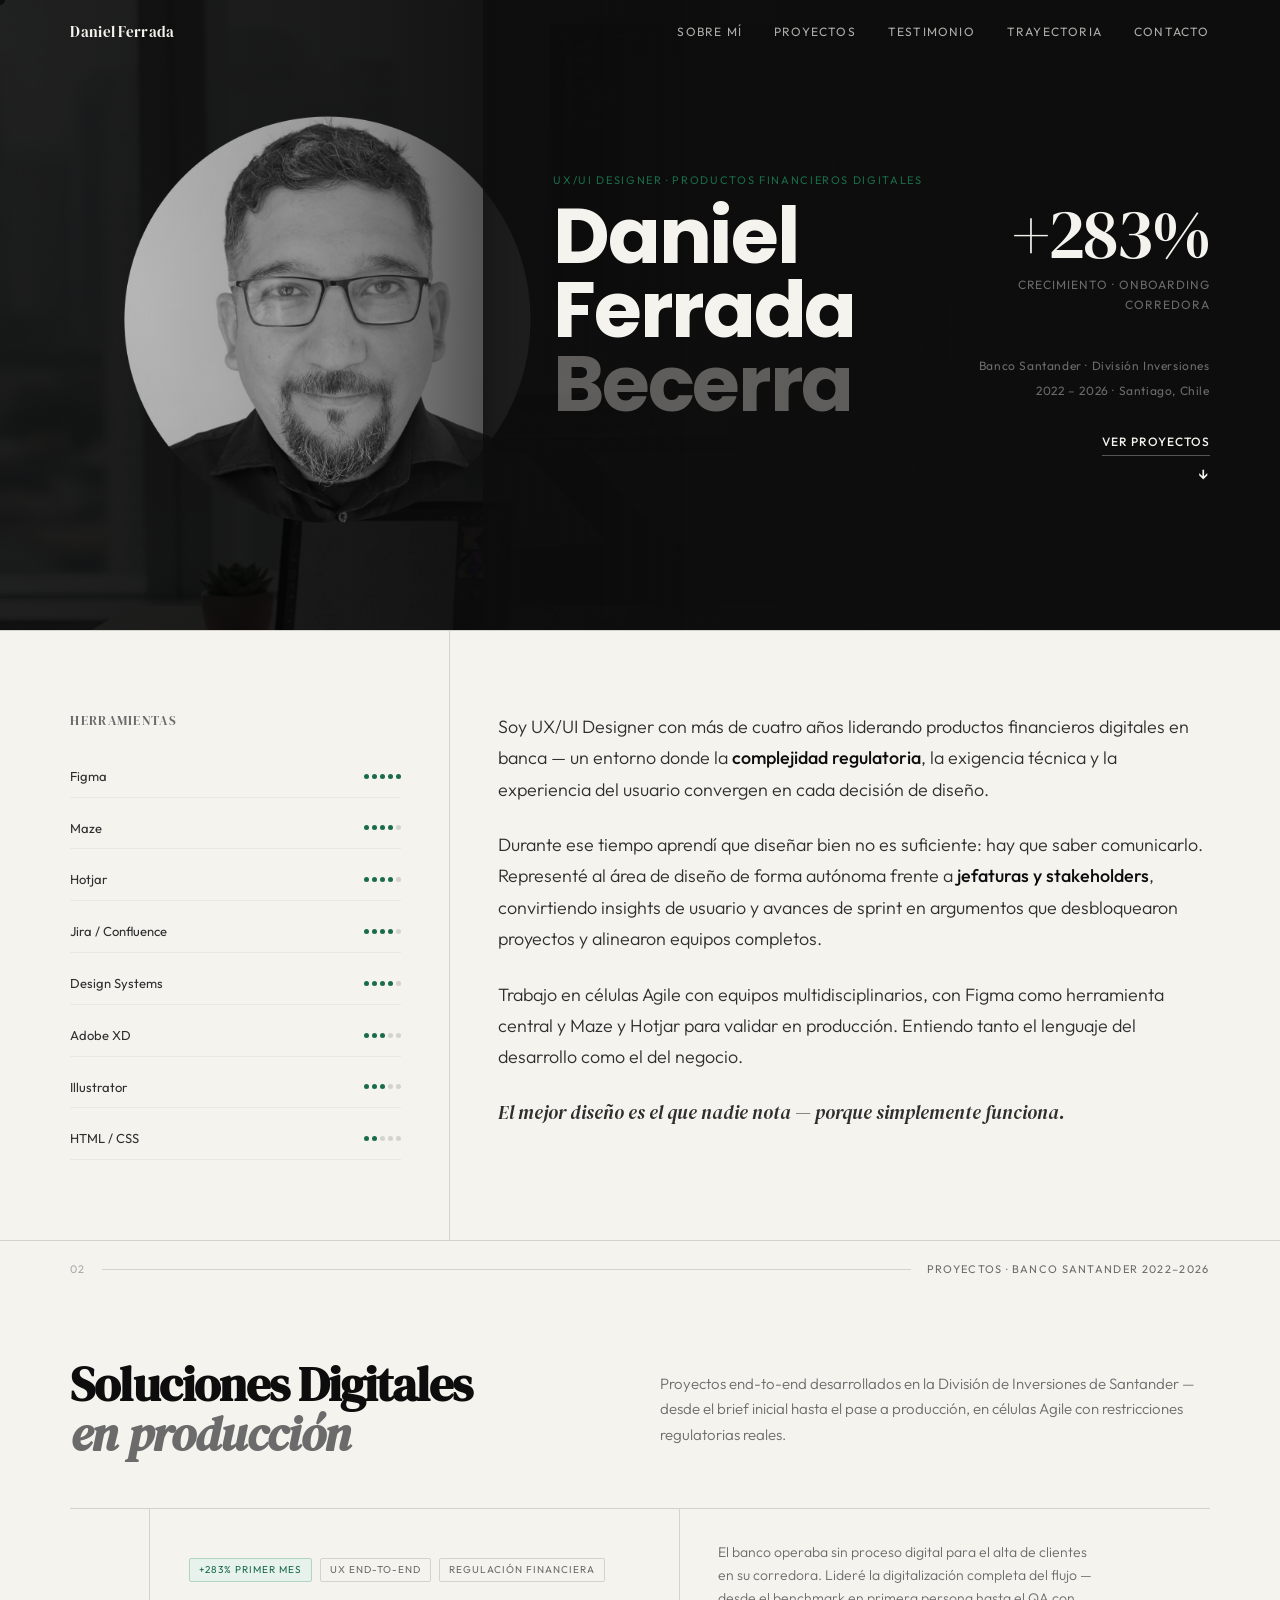
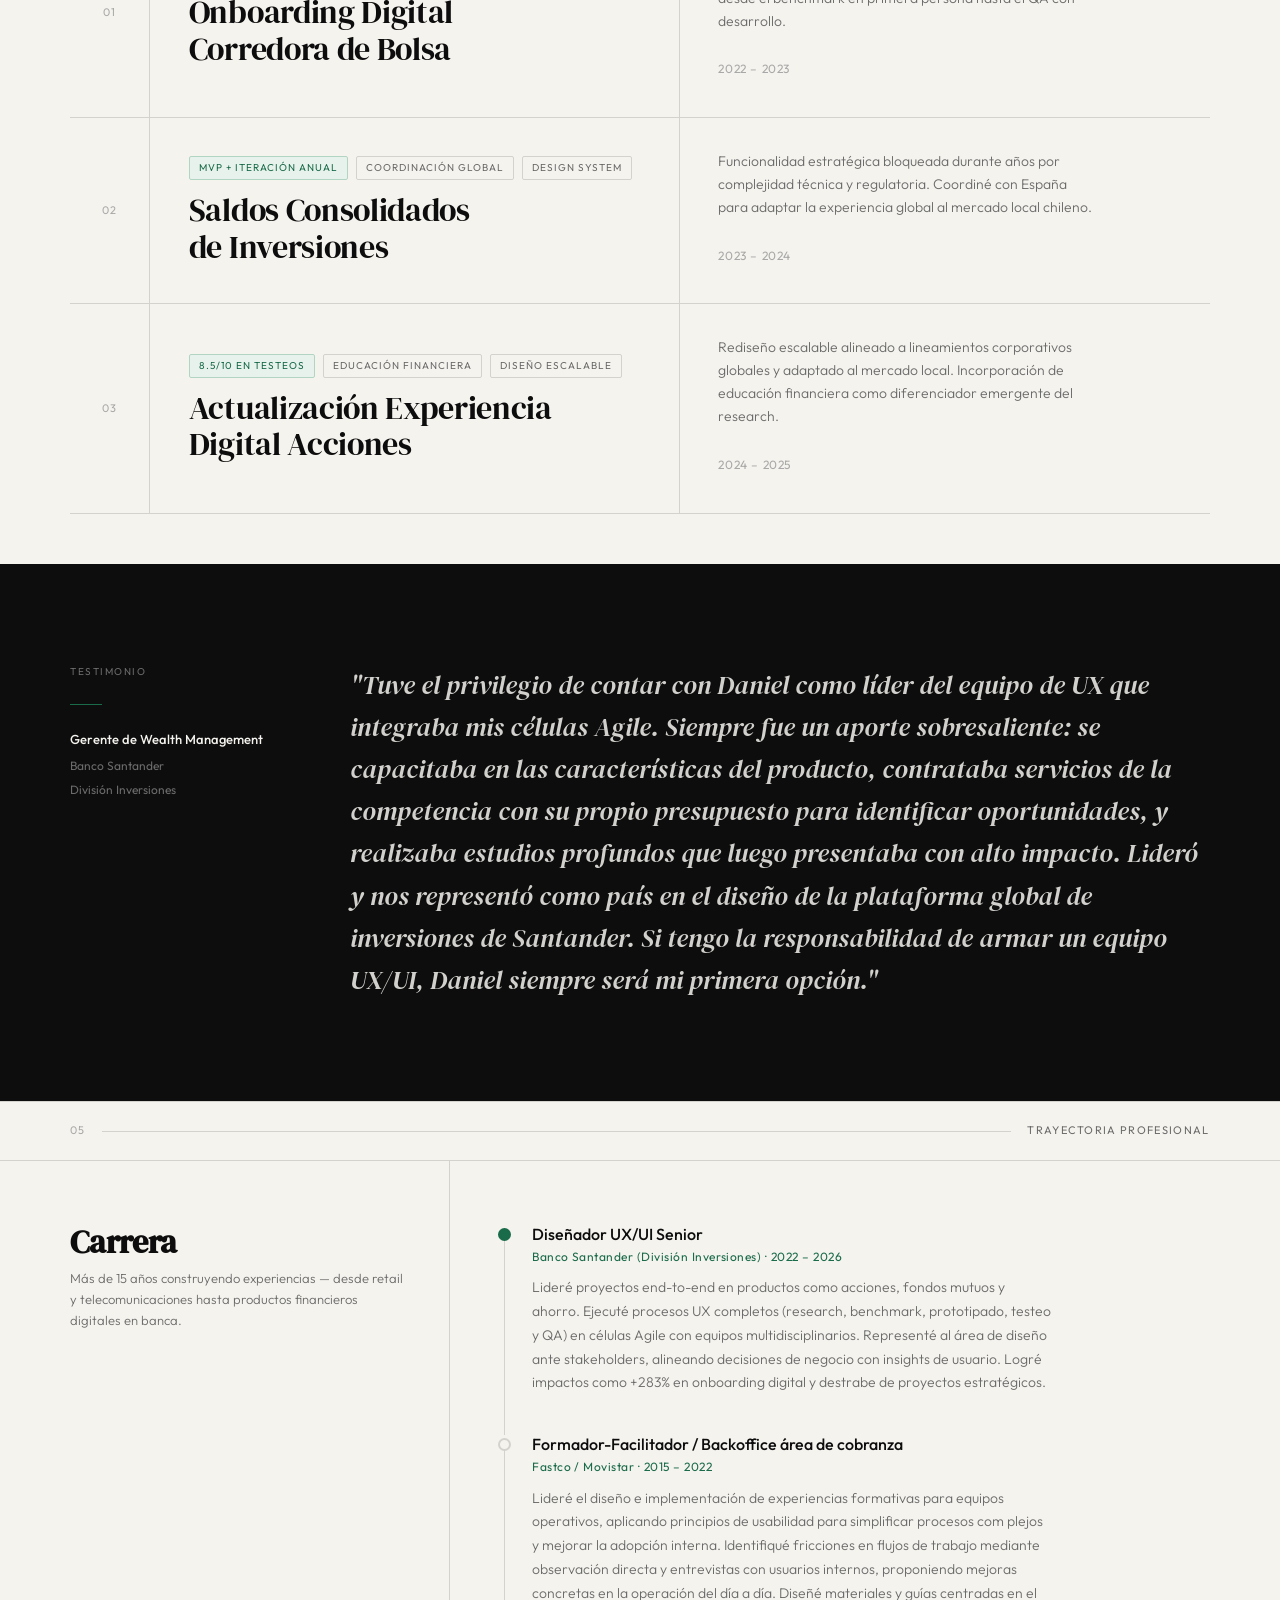
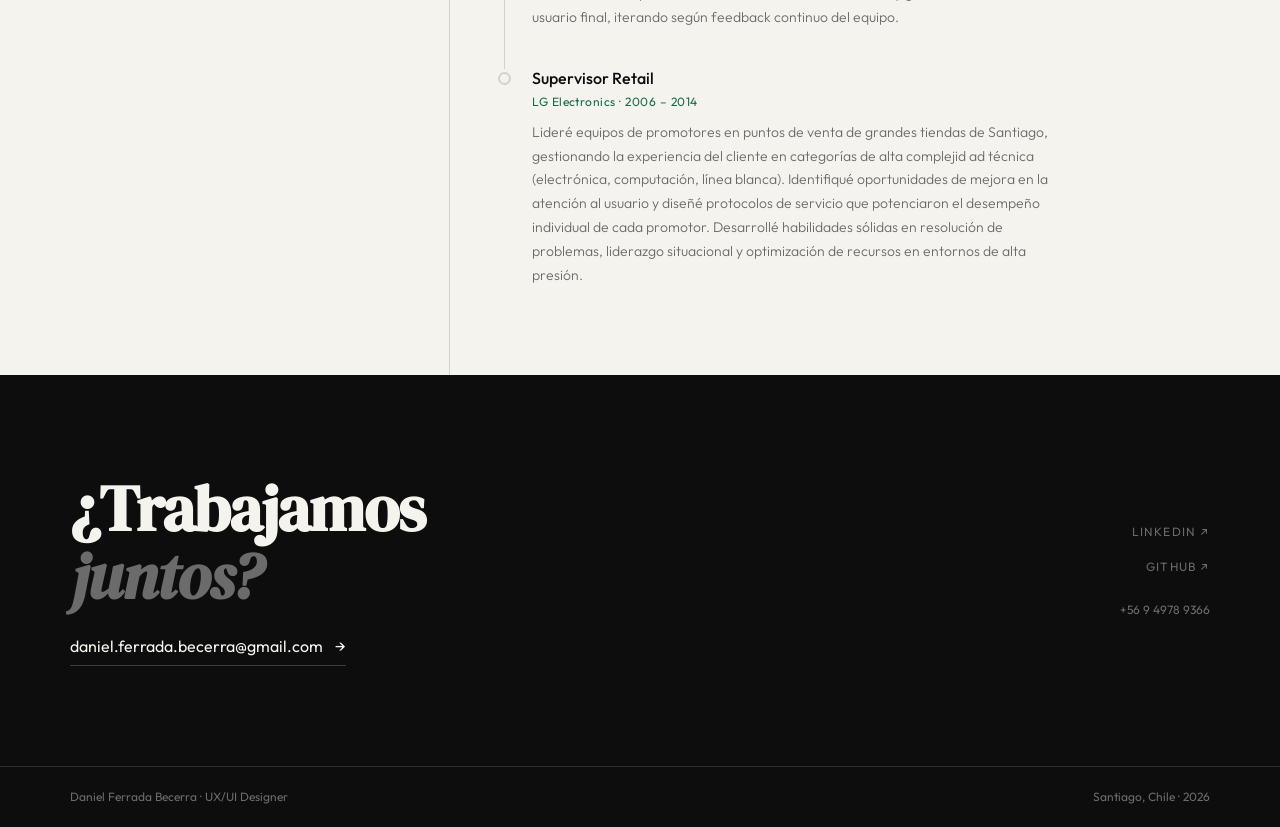
==== commit 688c663c: "Deleted formation section" ====
--- a/index.html
+++ b/index.html
@@ -1119,64 +1119,7 @@
     </div>
   </section>
 
-  <!-- Formación -->
-  <div class="section-marker reveal">
-    <span class="section-marker-num">04</span>
-    <div class="section-marker-line"></div>
-    <span class="section-marker-title">Formación · Desafío LATAM · 2021</span>
-  </div>
-
-  <section id="formacion">
-    <div class="formacion-header reveal">
-      <h2>Proyectos de bootcamp</h2>
-      <p>Trabajos formativos donde construí las bases metodológicas del proceso UX.</p>
-    </div>
-    <div class="formacion-grid">
-      <div class="formacion-item reveal">
-        <div class="formacion-item-top">
-          <div class="formacion-tipo">Caso UX/UI</div>
-          <div class="formacion-nombre">Hitos: Vinculación territorial</div>
-          <div class="formacion-sub">Aplicación móvil</div>
-        </div>
-        <div class="formacion-links">
-          <a href="Assets/pdf/Hitos-portafolio.pdf" target="_blank" class="formacion-link">Ver proyecto</a>
-          <a href="https://www.figma.com/proto/XqtCg71BPcsBPeDY6bO2xu/Hitos-vinculaci%C3%B3n-territorial?page-id=0%3A1&node-id=460%3A12&viewport=302%2C48%2C0.04&scaling=scale-down&starting-point-node-id=460%3A12" target="_blank" class="formacion-link">Ver prototipo</a>
-        </div>
-      </div>
-      <div class="formacion-item reveal">
-        <div class="formacion-item-top">
-          <div class="formacion-tipo">Caso UI</div>
-          <div class="formacion-nombre">Tenemos Cancha</div>
-          <div class="formacion-sub">Wireframe baja/alta fidelidad</div>
-        </div>
-        <div class="formacion-links">
-          <a href="https://www.figma.com/proto/mD6KPMOn8ehD9eDraDoyaZ/Tenemos-Cancha-Copy?node-id=2%3A6&scaling=scale-down&page-id=0%3A1&starting-point-node-id=2%3A5" target="_blank" class="formacion-link">Ver prototipo</a>
-        </div>
-      </div>
-      <div class="formacion-item reveal">
-        <div class="formacion-item-top">
-          <div class="formacion-tipo">Caso UI</div>
-          <div class="formacion-nombre">Autopista Itata</div>
-          <div class="formacion-sub">Reconstrucción sitio web a mobile</div>
-        </div>
-        <div class="formacion-links">
-          <a href="Assets/pdf/itata-ui-mobile.pdf" target="_blank" class="formacion-link">Ver proyecto</a>
-          <a href="https://www.figma.com/proto/TZyEq48H6EPNLMPWDtV8s0/Autopista-Itata?page-id=0%3A1&node-id=102%3A33&viewport=302%2C48%2C0.48&scaling=contain&starting-point-node-id=102%3A33" target="_blank" class="formacion-link">Ver prototipo</a>
-        </div>
-      </div>
-      <div class="formacion-item reveal">
-        <div class="formacion-item-top">
-          <div class="formacion-tipo">Caso UI</div>
-          <div class="formacion-nombre">Asistente de pagos Movistar</div>
-          <div class="formacion-sub">Prototipo navegable</div>
-        </div>
-        <div class="formacion-links">
-          <a href="Assets/pdf/asistente.pdf" target="_blank" class="formacion-link">Ver proyecto</a>
-          <a href="https://www.figma.com/proto/AmG6614RErmjJ8MQeGCdpl/Asistente-de-pagos-Movistar-Copy?page-id=0%3A1&node-id=1%3A6&viewport=302%2C48%2C0.45&scaling=scale-down&starting-point-node-id=1%3A6" target="_blank" class="formacion-link">Ver prototipo</a>
-        </div>
-      </div>
-    </div>
-  </section>
+ 
 
   <!-- Trayectoria -->
   <div class="section-marker reveal">
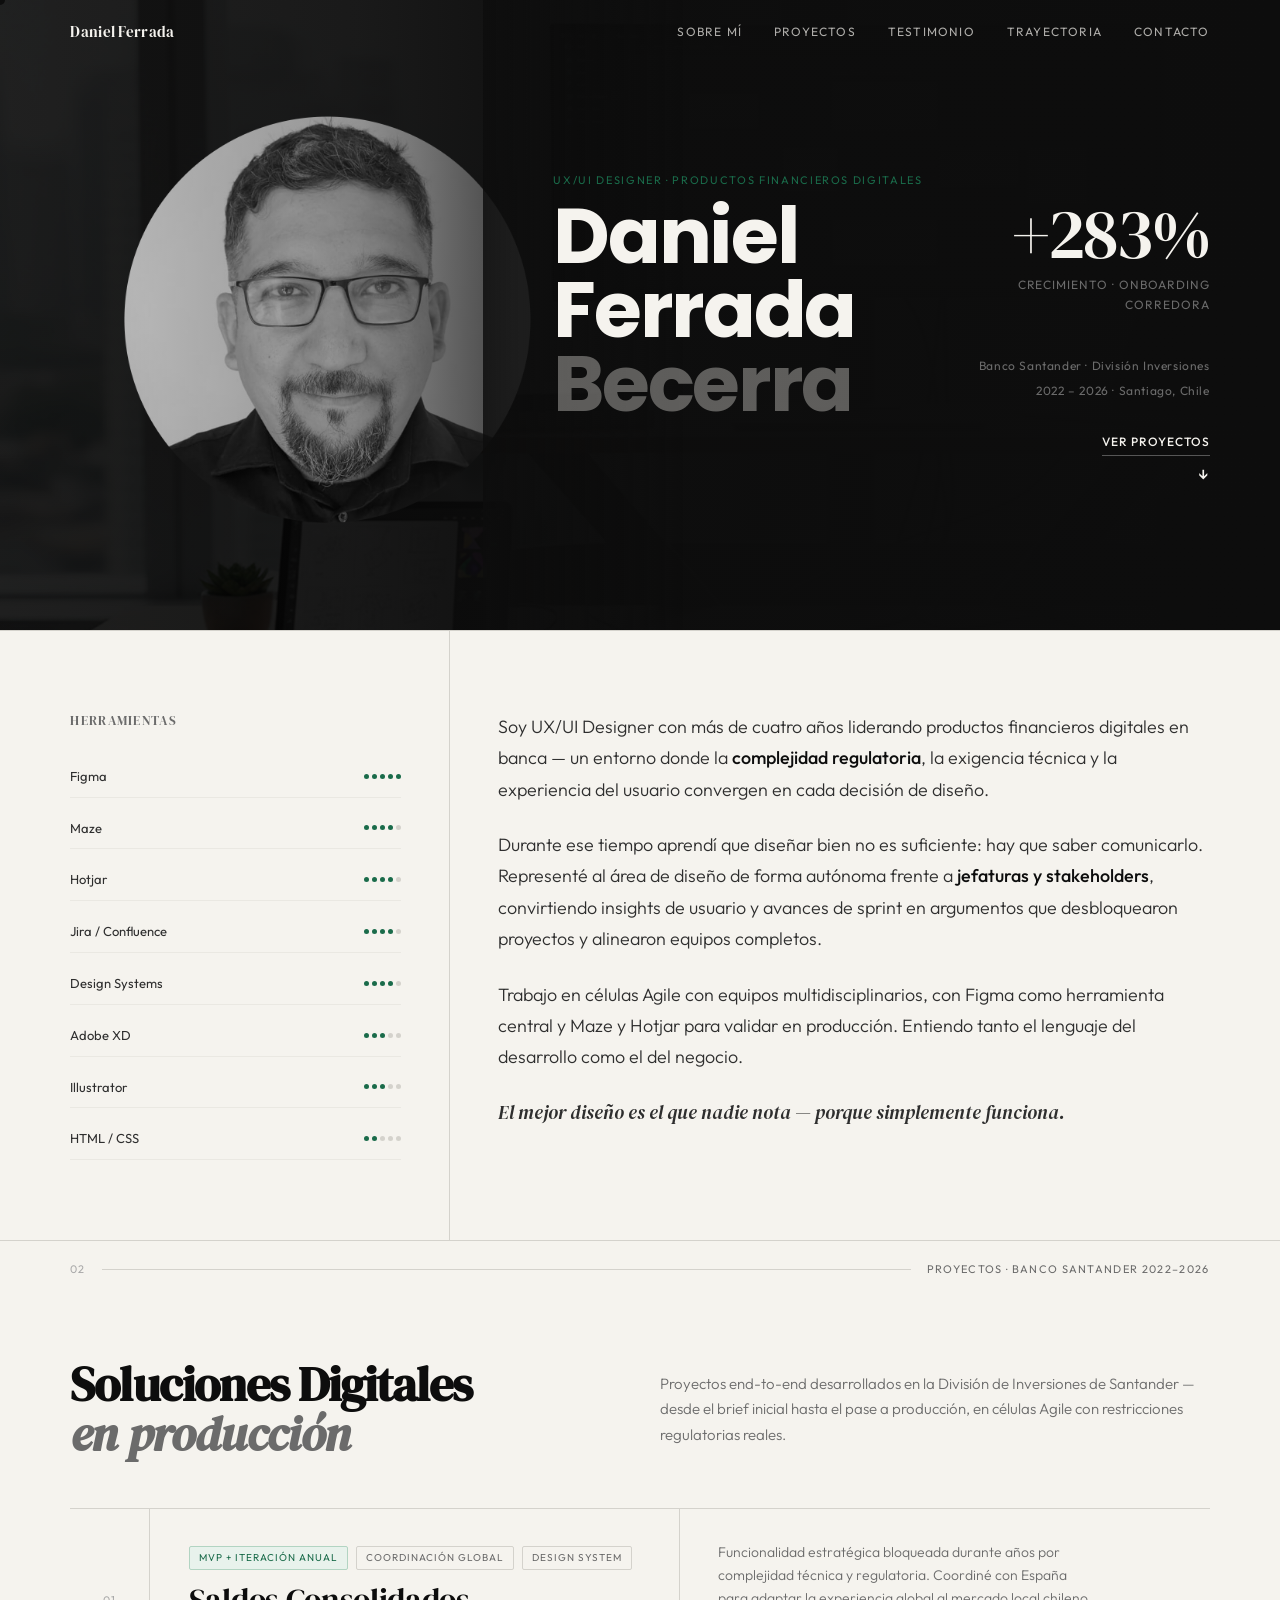
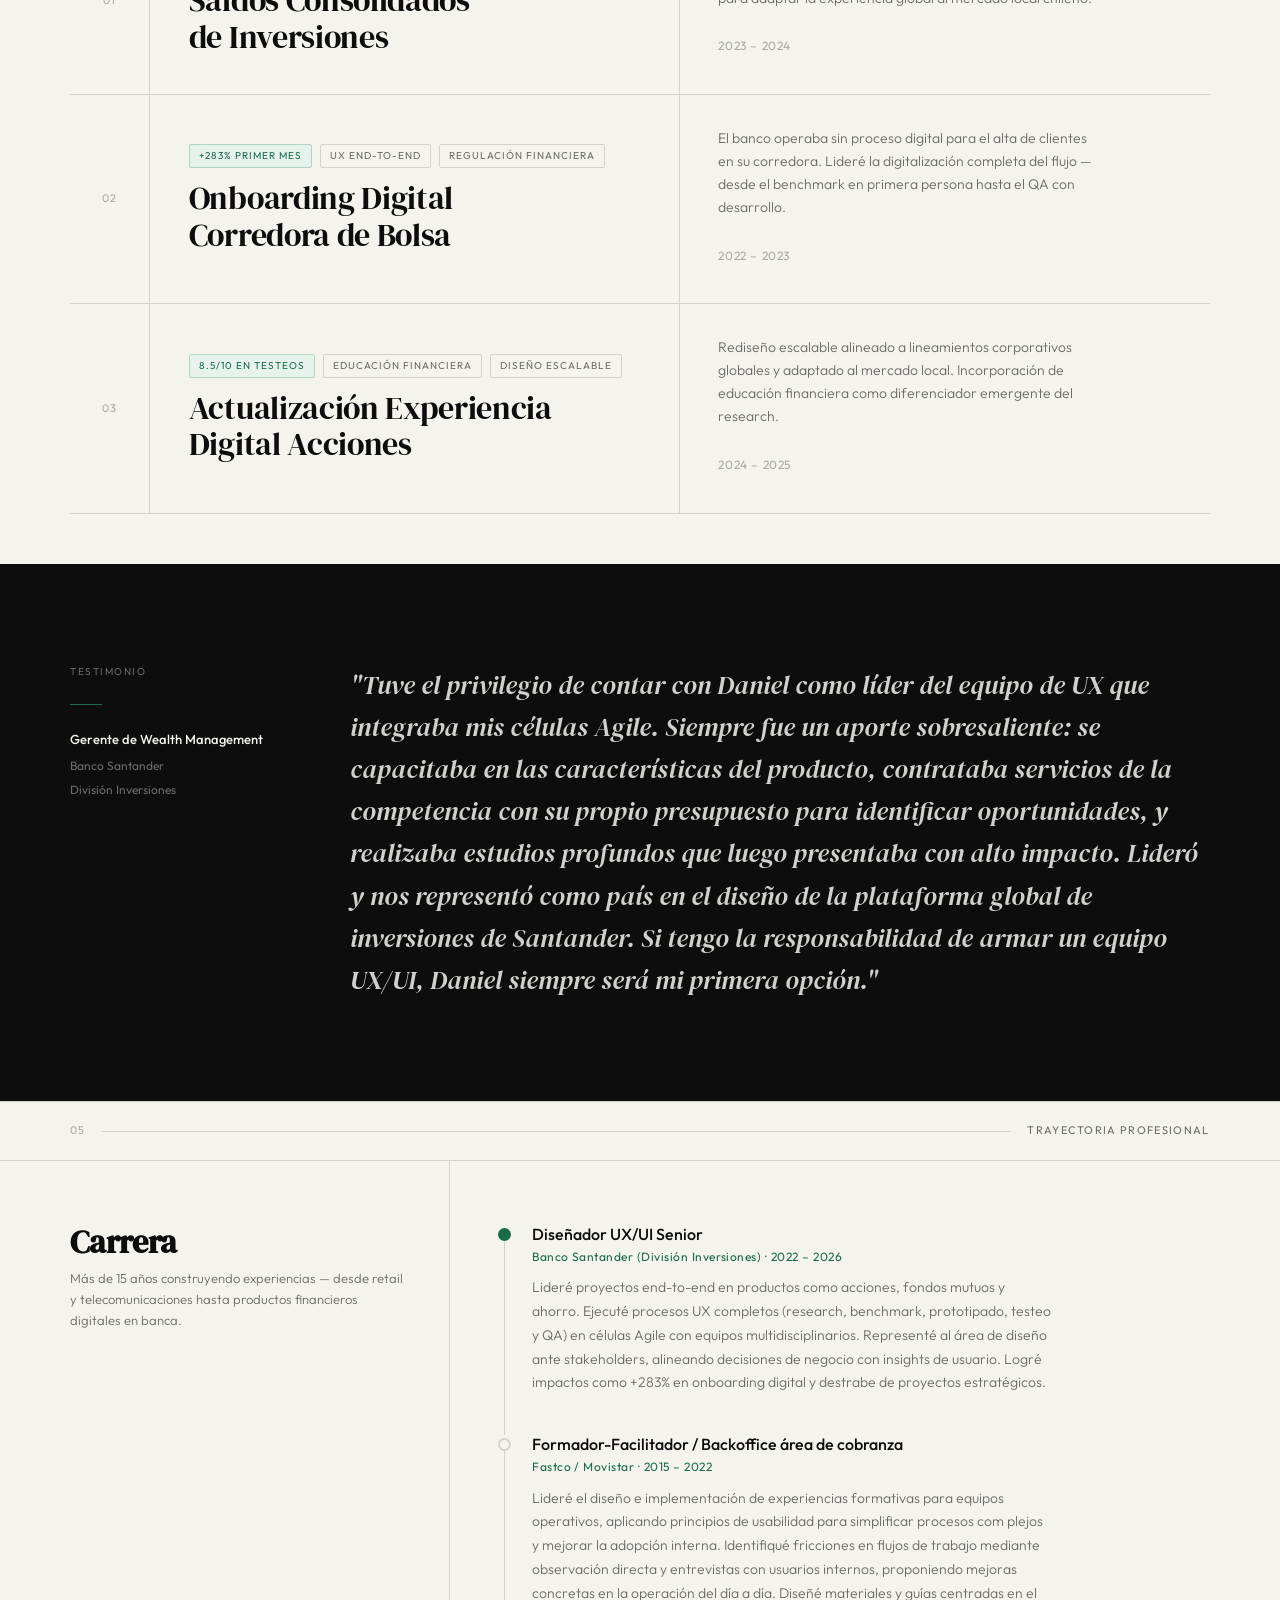
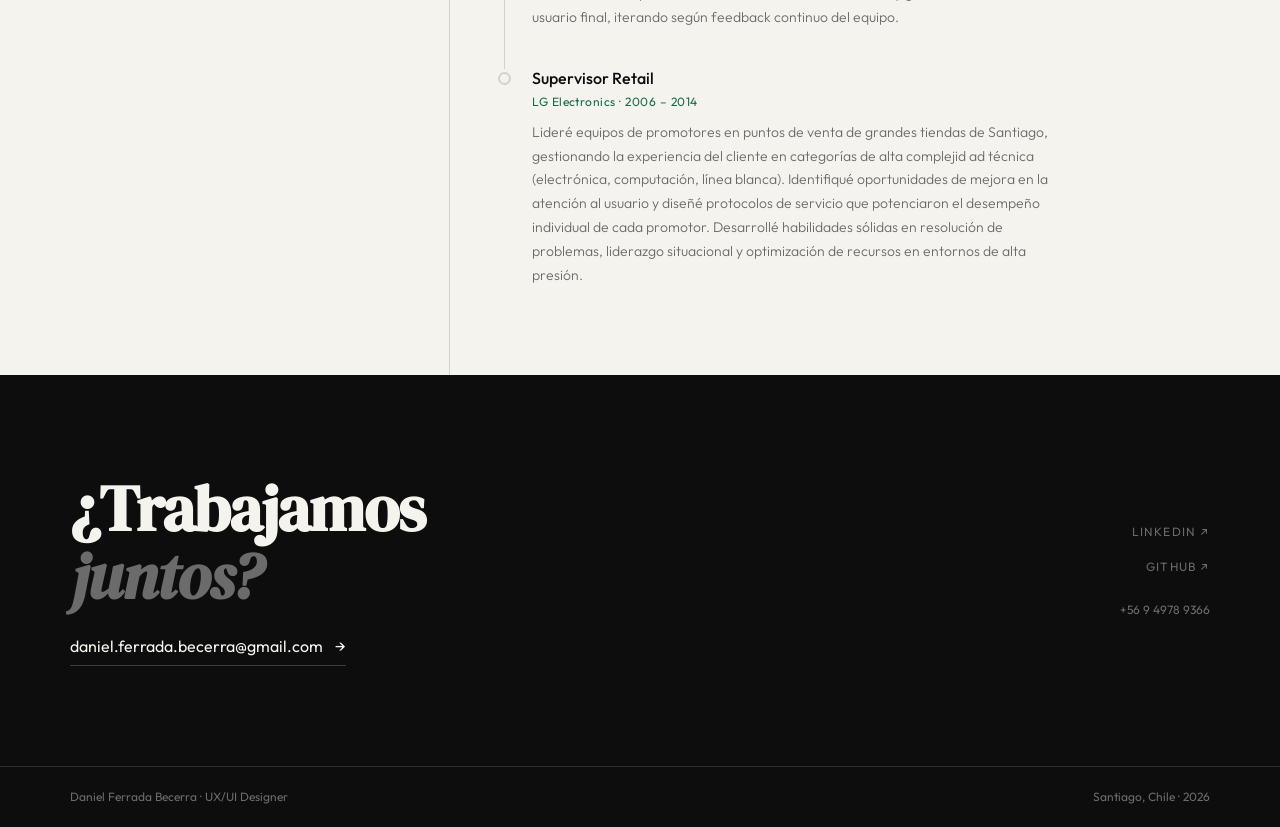
==== commit aad490d6: "Add saldos consolidados page" ====
--- a/index.html
+++ b/index.html
@@ -588,7 +588,6 @@
       border-bottom: 1px solid var(--gray-5);
       margin-bottom: 36px;
     }
-    .kpi-item {}
     .kpi-num {
       font-family: var(--serif);
       font-size: 36px;
@@ -605,7 +604,6 @@
       margin-bottom: 24px;
       line-height: 1.2;
     }
-    .modal-section {  }
     .modal-section-label {
       font-size: 10px; font-weight: 500;
       letter-spacing: .15em; text-transform: uppercase;
@@ -636,7 +634,6 @@
       gap: 80px;
       align-items: start;
     }
-    .testimonio-left {}
     .testimonio-left-label {
       font-size: 10px; letter-spacing: .15em; text-transform: uppercase;
       color: var(--gray-3); margin-bottom: 24px;
@@ -686,7 +683,6 @@
       min-height: 200px;
     }
     .formacion-item:nth-child(even) { border-right: none; }
-    .formacion-item-top {}
     .formacion-tipo { font-size: 10px; letter-spacing: .12em; text-transform: uppercase; color: var(--gray-4); margin-bottom: 10px; }
     .formacion-nombre {
       font-family: var(--serif);
@@ -808,7 +804,6 @@
       border-color: var(--accent);
       background: var(--accent);
     }
-    .tray-content {}
     .tray-role {
       font-size: 16px;
       font-weight: 500;
@@ -1040,10 +1035,30 @@
       <h2>Soluciones Digitales<br><em style="font-style:italic;color:var(--gray-3);">en producción</em></h2>
       <p>Proyectos end-to-end desarrollados en la División de Inversiones de Santander — desde el brief inicial hasta el pase a producción, en células Agile con restricciones regulatorias reales.</p>
     </div>
+   <!-- Caso 02 -->
+   
+    <div  class="caso-row reveal" onclick="window.open('saldos-consolidados.html', '_blank')">
+      <div class="caso-index">01</div>
+      <div class="caso-info">
+        <div class="caso-tag-row">
+          <span class="caso-tag accent">MVP + iteración anual</span>
+          <span class="caso-tag">Coordinación global</span>
+          <span class="caso-tag">Design System</span>
+        </div>
+        <div class="caso-title-row">Saldos Consolidados<br>de Inversiones</div>
+      </div>
+      <div class="caso-right">
+        <p class="caso-desc">Funcionalidad estratégica bloqueada durante años por complejidad técnica y regulatoria. Coordiné con España para adaptar la experiencia global al mercado local chileno.</p>
+        <div class="caso-bottom">
+          <span class="caso-year">2023 – 2024</span>
+          <span class="caso-arrow">→</span>
+        </div>
+      </div>
+    </div>
 
     <!-- Caso 01 -->
     <div class="caso-row reveal" onclick="openModal('modal1')">
-      <div class="caso-index">01</div>
+      <div class="caso-index">02</div>
       <div class="caso-info">
         <div class="caso-tag-row">
           <span class="caso-tag accent">+283% primer mes</span>
@@ -1061,25 +1076,8 @@
       </div>
     </div>
 
-    <!-- Caso 02 -->
-    <div class="caso-row reveal" onclick="openModal('modal2')">
-      <div class="caso-index">02</div>
-      <div class="caso-info">
-        <div class="caso-tag-row">
-          <span class="caso-tag accent">MVP + iteración anual</span>
-          <span class="caso-tag">Coordinación global</span>
-          <span class="caso-tag">Design System</span>
-        </div>
-        <div class="caso-title-row">Saldos Consolidados<br>de Inversiones</div>
-      </div>
-      <div class="caso-right">
-        <p class="caso-desc">Funcionalidad estratégica bloqueada durante años por complejidad técnica y regulatoria. Coordiné con España para adaptar la experiencia global al mercado local chileno.</p>
-        <div class="caso-bottom">
-          <span class="caso-year">2023 – 2024</span>
-          <span class="caso-arrow">→</span>
-        </div>
-      </div>
-    </div>
+ 
+   
 
     <!-- Caso 03 -->
     <div class="caso-row reveal" onclick="openModal('modal3')">
@@ -1189,8 +1187,8 @@
   <div class="modal-overlay" id="modal1" onclick="closeOnOverlay(event,'modal1')">
     <div class="modal-panel">
       <div class="modal-top-bar">
-        <span class="modal-top-label">Caso 01 · Banco Santander · 2022–2023</span>
-        <button class="modal-close" onclick="closeModal('modal1')">×</button>
+        <span class="modal-top-label">Caso 01 · Banco Santander · 2022-2023</span>
+        <button class="modal-close" onclick="closeModal('modal1')">X</button>
       </div>
       <div class="modal-img-slot">
         <!-- Agrega tu imagen: <img src="Assets/img/santander-onboarding.jpg" alt="Onboarding Corredora"> -->
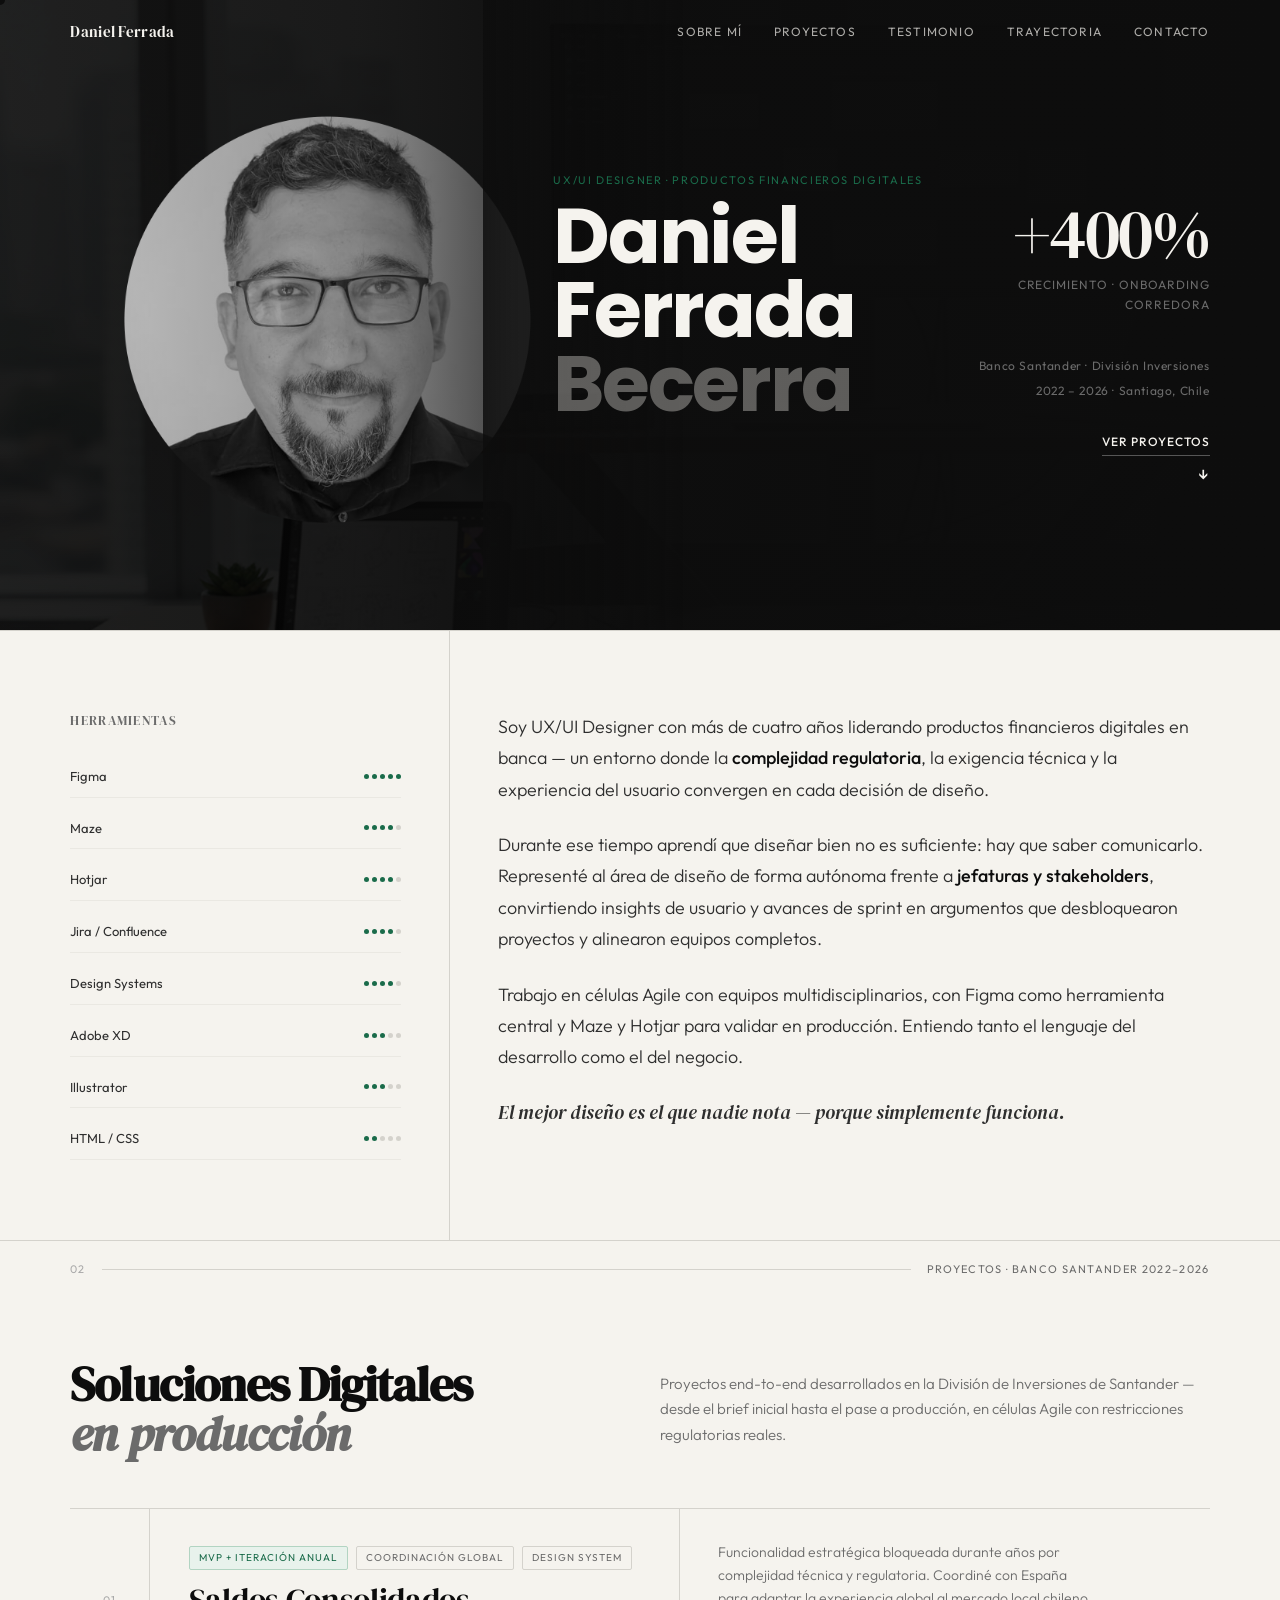
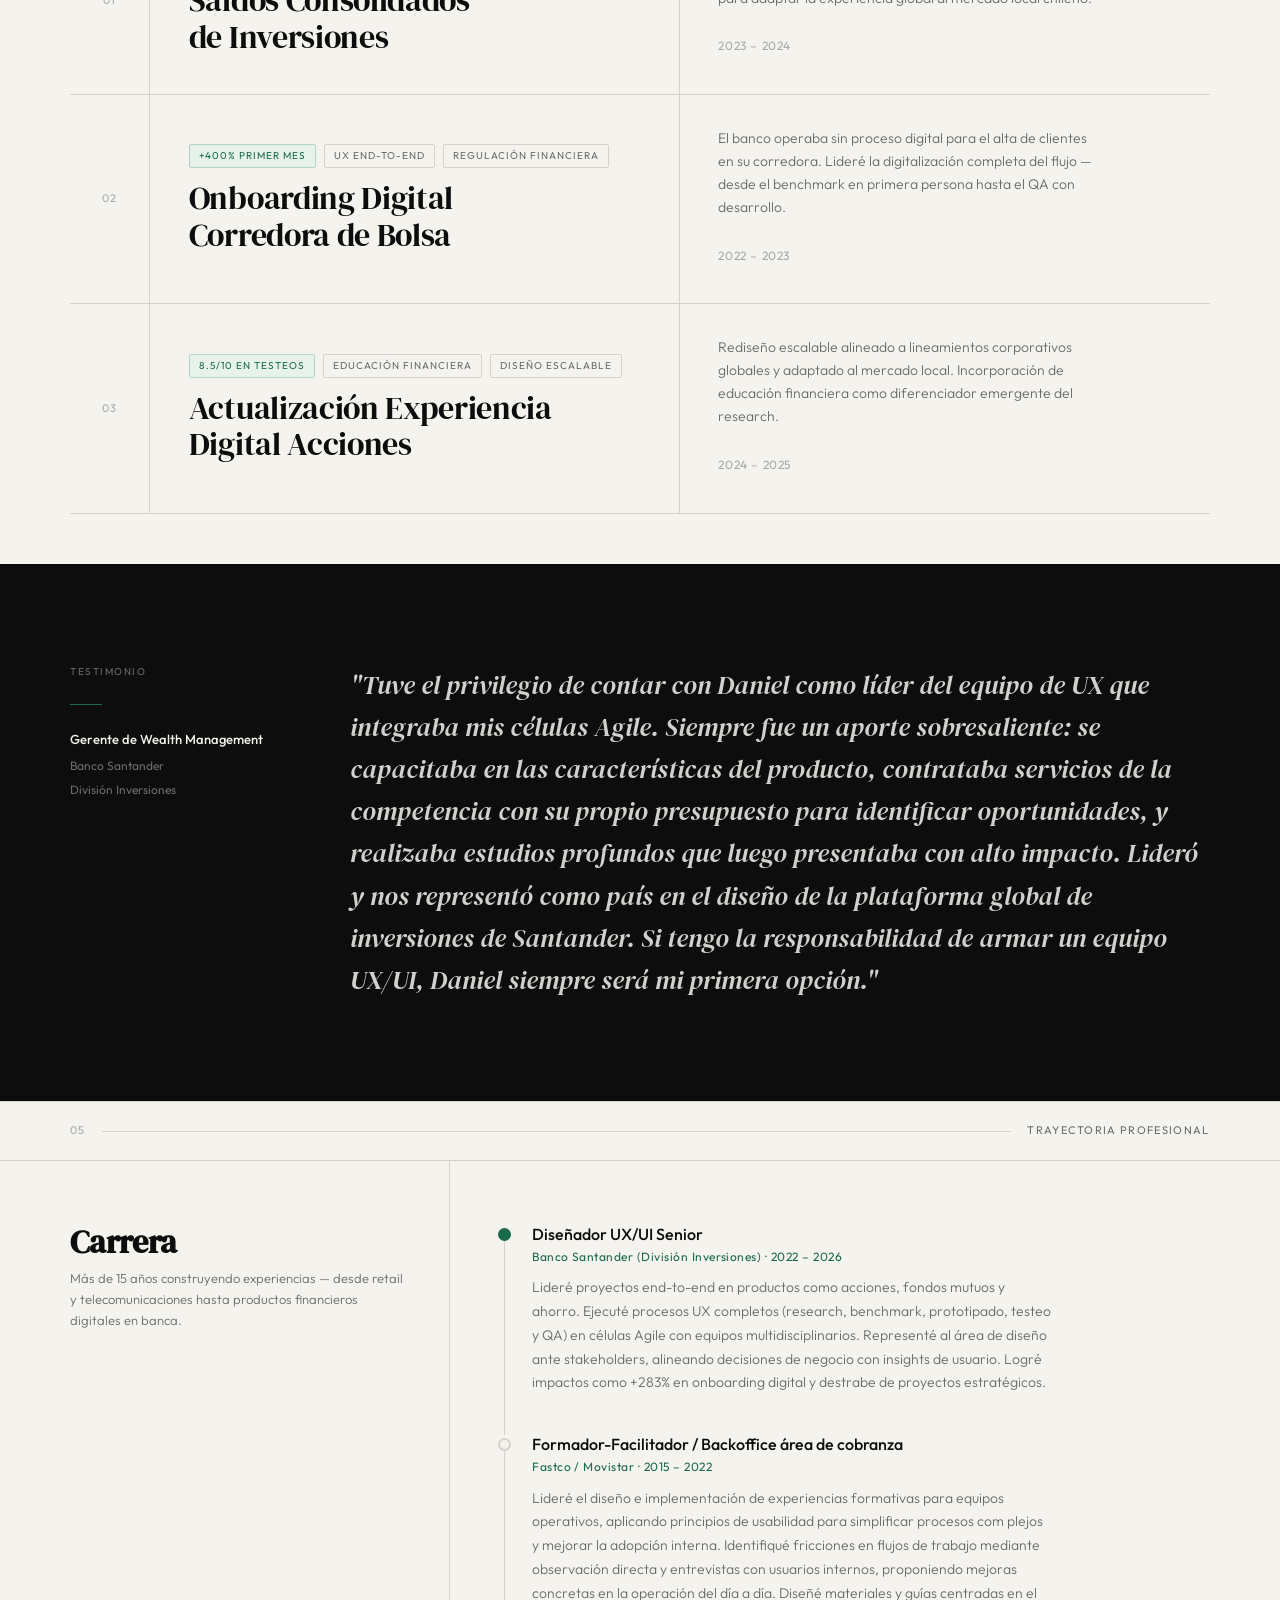
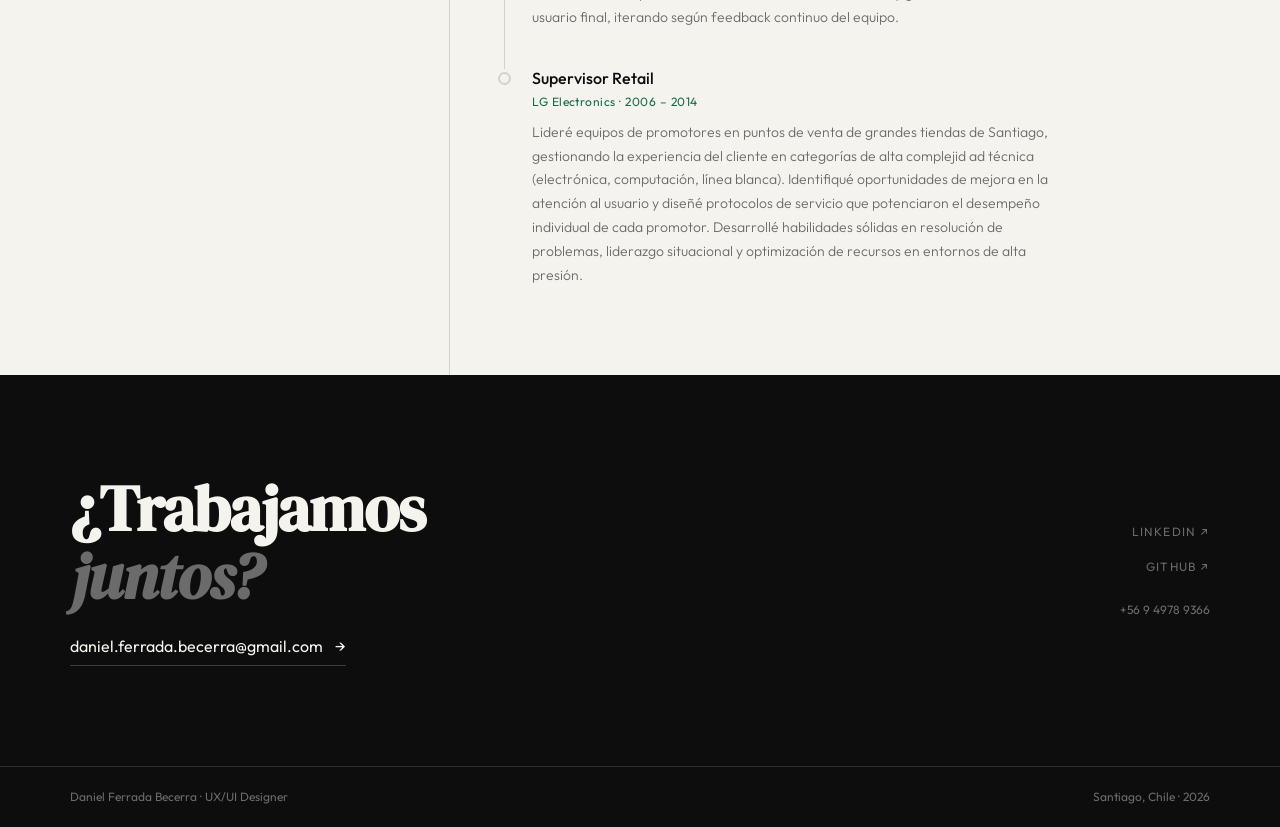
==== commit d087d87c: "Add Firma corredora case" ====
--- a/index.html
+++ b/index.html
@@ -982,7 +982,7 @@
         </h1>
         <div class="hero-stat-meta">
           <div class="hero-stat">
-            <div class="hero-stat-num">+283%</div>
+            <div class="hero-stat-num">+400%</div>
             <div class="hero-stat-label">Crecimiento · Onboarding Corredora</div>
           </div>
           <div class="hero-meta">
@@ -1057,11 +1057,11 @@
     </div>
 
     <!-- Caso 01 -->
-    <div class="caso-row reveal" onclick="openModal('modal1')">
+    <div class="caso-row reveal" onclick="window.open('firma contrato corredora.html', '_blank')">
       <div class="caso-index">02</div>
       <div class="caso-info">
         <div class="caso-tag-row">
-          <span class="caso-tag accent">+283% primer mes</span>
+          <span class="caso-tag accent">+400% primer mes</span>
           <span class="caso-tag">UX end-to-end</span>
           <span class="caso-tag">Regulación financiera</span>
         </div>
@@ -1183,11 +1183,11 @@
 
   <!-- ══════════ MODALES ══════════ -->
 
-  <!-- Modal 1: Onboarding -->
+  <!-- Modal 2: Onboarding -->
   <div class="modal-overlay" id="modal1" onclick="closeOnOverlay(event,'modal1')">
     <div class="modal-panel">
       <div class="modal-top-bar">
-        <span class="modal-top-label">Caso 01 · Banco Santander · 2022-2023</span>
+        <span class="modal-top-label">Caso 02 · Banco Santander · 2022-2023</span>
         <button class="modal-close" onclick="closeModal('modal1')">X</button>
       </div>
       <div class="modal-img-slot">
@@ -1223,45 +1223,6 @@
     </div>
   </div>
 
-  <!-- Modal 2: Saldos -->
-  <div class="modal-overlay" id="modal2" onclick="closeOnOverlay(event,'modal2')">
-    <div class="modal-panel">
-      <div class="modal-top-bar">
-        <span class="modal-top-label">Caso 02 · Banco Santander · 2023–2024</span>
-        <button class="modal-close" onclick="closeModal('modal2')">×</button>
-      </div>
-      <div class="modal-img-slot">
-        <!-- <img src="Assets/img/santander-saldos.jpg" alt="Saldos Consolidados"> -->
-        <div class="modal-img-placeholder">
-          <span class="modal-img-placeholder-title">Visualización restringida por Acuerdo de Confidencialidad (NDA)</span>
-          <p class="modal-img-placeholder-desc">Para proteger la integridad de los productos financieros y datos de negocio de Santander, los detalles visuales de este proyecto han sido anonimizados o se omiten en este sitio público. Solicita una revisión en vivo para ver el flujo completo.</p>
-        </div>
-        <div class="modal-img-caption">Saldos Consolidados · Portafolio unificado · Santander</div>
-      </div>
-      <div class="modal-body-content">
-        <div class="modal-kpis">
-          <div class="kpi-item"><div class="kpi-num">MVP</div><div class="kpi-label">Lanzamiento + iteración anual</div></div>
-          <div class="kpi-item"><div class="kpi-num">3+</div><div class="kpi-label">Áreas alineadas</div></div>
-          <div class="kpi-item"><div class="kpi-num">Global</div><div class="kpi-label">Alcance corporativo</div></div>
-        </div>
-        <h3>Saldos Consolidados de Inversiones</h3>
-        <div class="modal-section">
-          <div class="modal-section-label">El problema</div>
-          <p>Los clientes no tenían forma de ver su portafolio completo en un solo lugar. Acciones, fondos mutuos y productos de ahorro vivían en espacios separados. Era una necesidad <strong>largamente identificada — y bloqueada durante años</strong> por complejidad técnica, regulatoria y organizacional.</p>
-        </div>
-        <div class="modal-section">
-          <div class="modal-section-label">El proceso</div>
-          <p>Coordiné con el equipo de España para entender la experiencia global implementada a nivel corporativo — qué funcionó en otros mercados, qué restricciones eran propias del contexto local, qué podía absorberse versus qué requería rediseño. Las reuniones de stakeholders tuvieron alta carga de alineación: múltiples áreas con visiones distintas. Una parte central de mi trabajo fue <strong>traducir insights de usuario en argumentos organizacionales</strong> que desbloquearon la aprobación del proyecto.</p>
-        </div>
-        <div class="modal-section">
-          <div class="modal-section-label">El resultado</div>
-          <div class="modal-result-box">
-            <p>Lanzamiento como <strong>MVP sólido y bien validado</strong>, con nuevas características incorporadas durante el año siguiente. El proyecto tuvo además alcance corporativo: el trabajo de adaptación local contribuyó al diseño de la plataforma global de inversiones de Santander.</p>
-          </div>
-        </div>
-      </div>
-    </div>
-  </div>
 
   <!-- Modal 3: Acciones -->
   <div class="modal-overlay" id="modal3" onclick="closeOnOverlay(event,'modal3')">
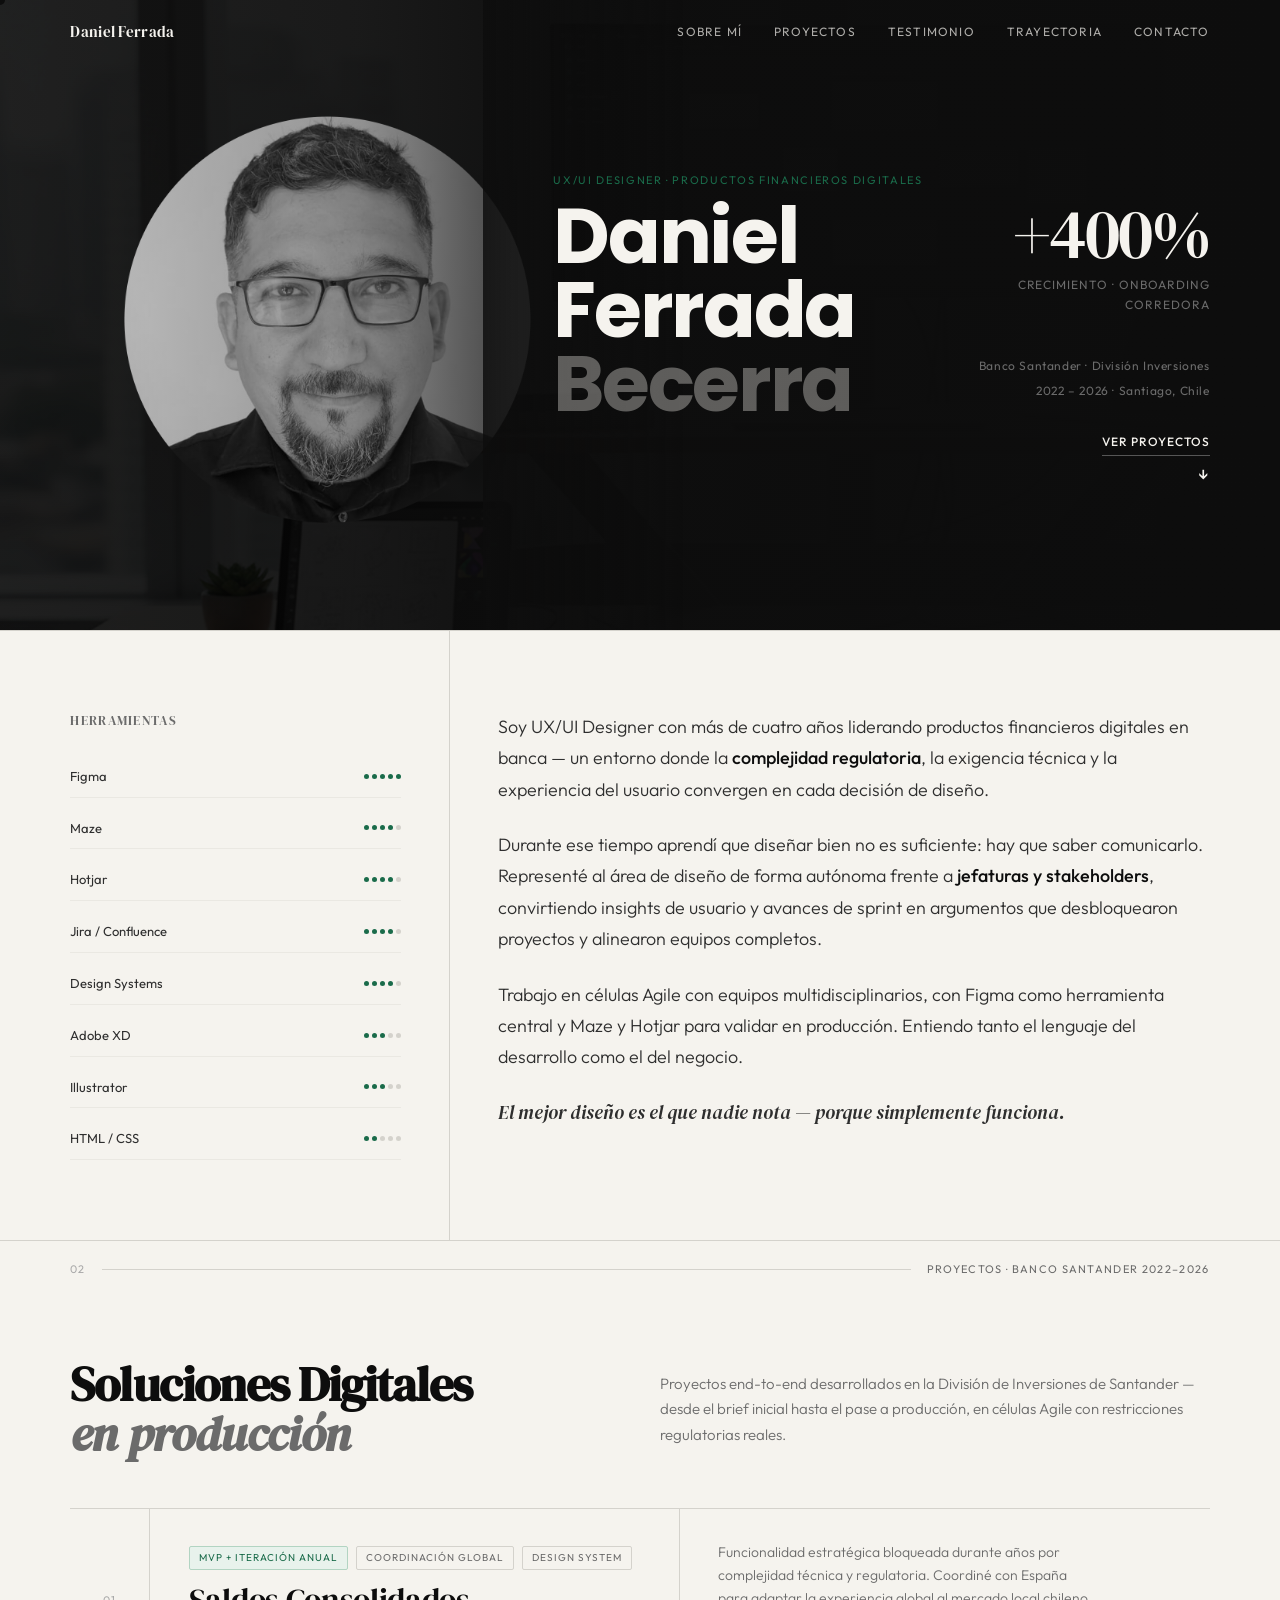
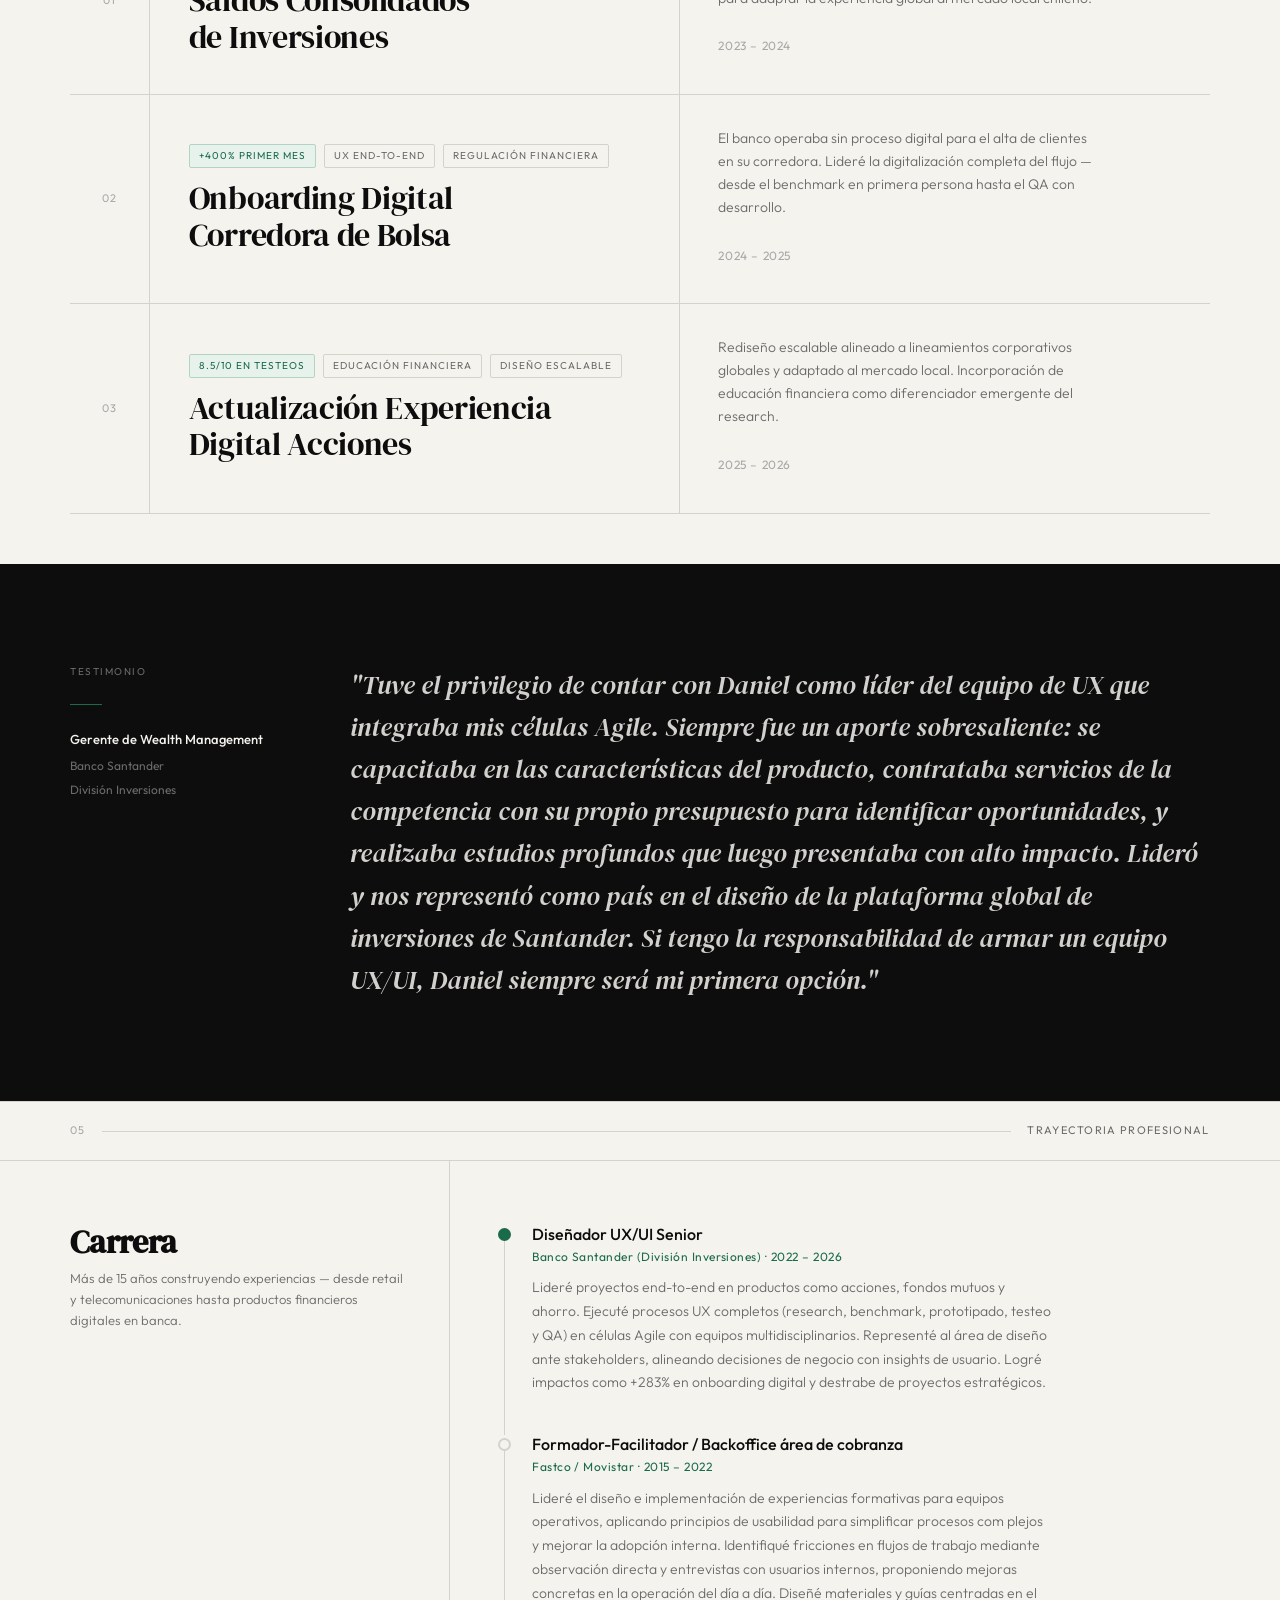
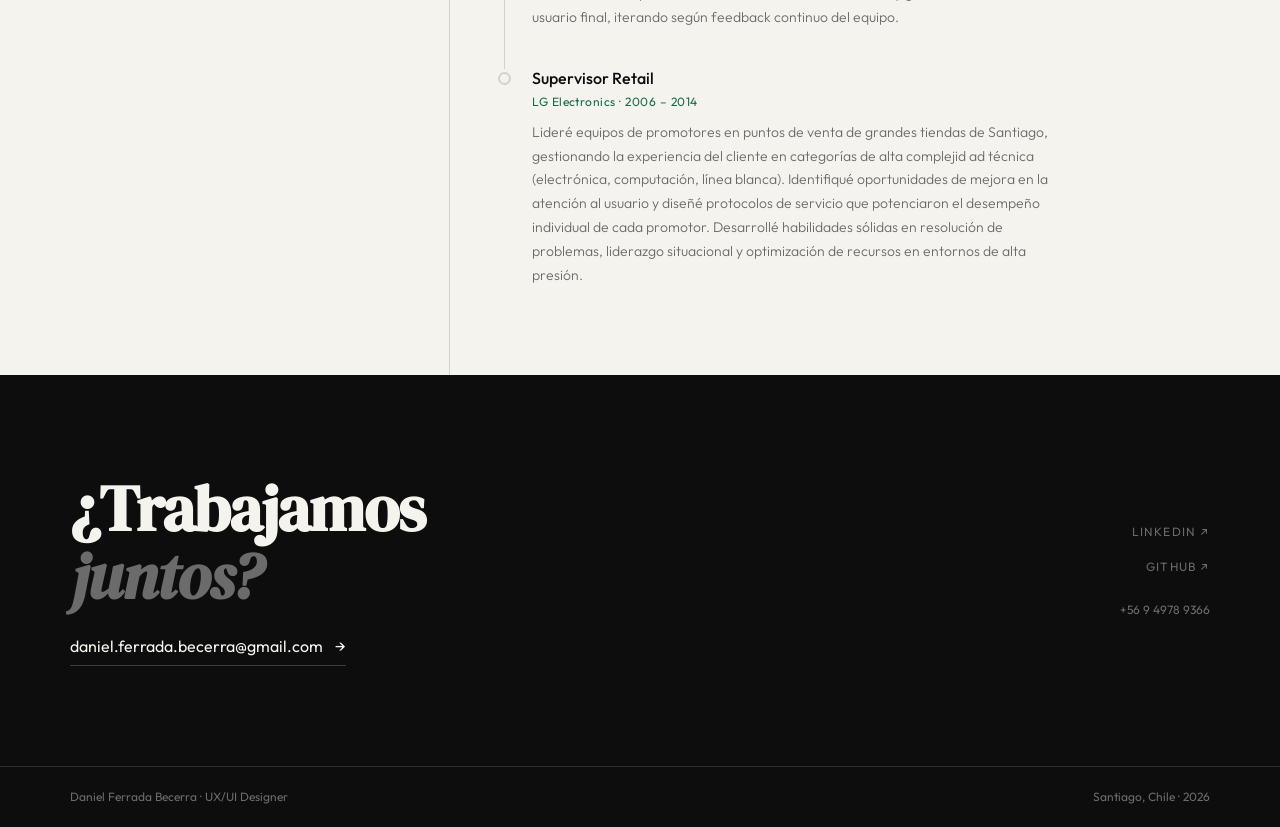
==== commit 3011114d: "fix image and text" ====
--- a/index.html
+++ b/index.html
@@ -1057,7 +1057,7 @@
     </div>
 
     <!-- Caso 01 -->
-    <div class="caso-row reveal" onclick="window.open('firma contrato corredora.html', '_blank')">
+    <div class="caso-row reveal" onclick="window.open('firma-contrato-corredora.html', '_blank')">
       <div class="caso-index">02</div>
       <div class="caso-info">
         <div class="caso-tag-row">
@@ -1070,7 +1070,7 @@
       <div class="caso-right">
         <p class="caso-desc">El banco operaba sin proceso digital para el alta de clientes en su corredora. Lideré la digitalización completa del flujo — desde el benchmark en primera persona hasta el QA con desarrollo.</p>
         <div class="caso-bottom">
-          <span class="caso-year">2022 – 2023</span>
+          <span class="caso-year">2024 – 2025</span>
           <span class="caso-arrow">→</span>
         </div>
       </div>
@@ -1093,7 +1093,7 @@
       <div class="caso-right">
         <p class="caso-desc">Rediseño escalable alineado a lineamientos corporativos globales y adaptado al mercado local. Incorporación de educación financiera como diferenciador emergente del research.</p>
         <div class="caso-bottom">
-          <span class="caso-year">2024 – 2025</span>
+          <span class="caso-year">2025 – 2026</span>
           <span class="caso-arrow">→</span>
         </div>
       </div>
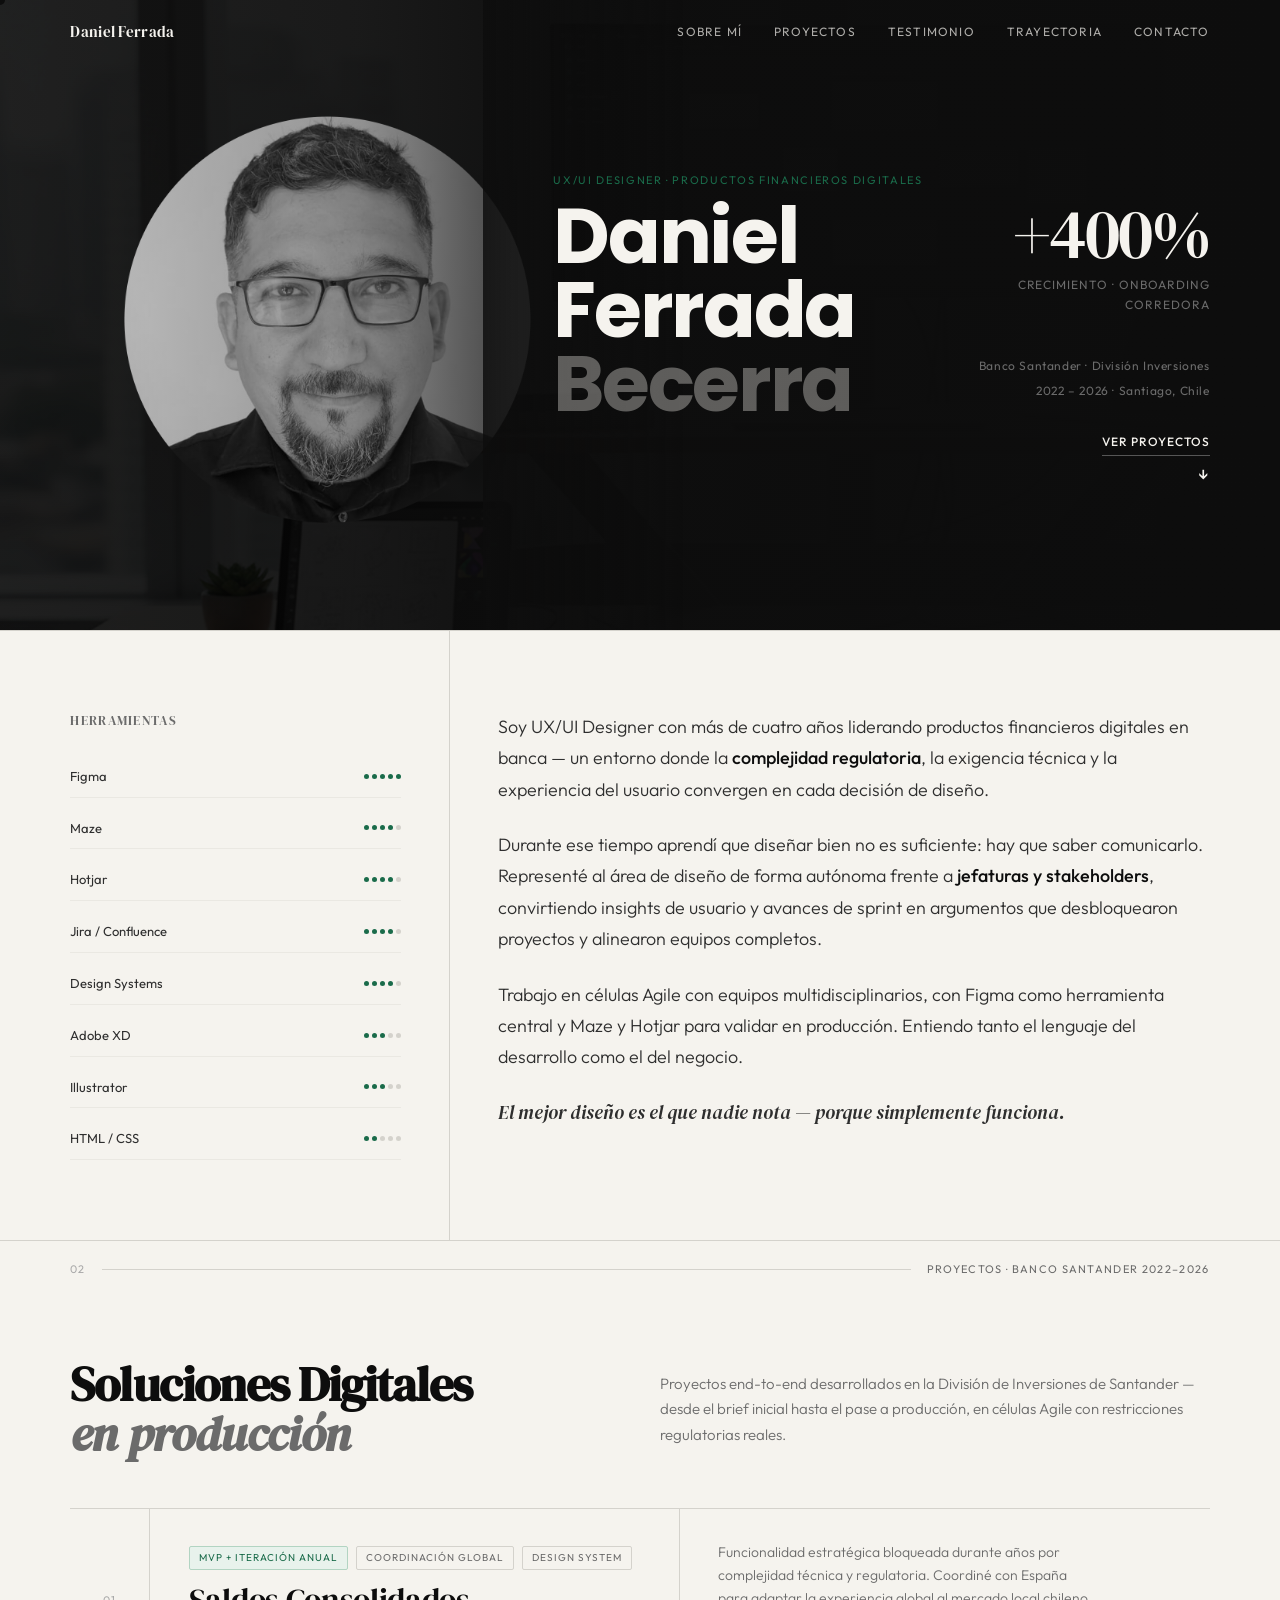
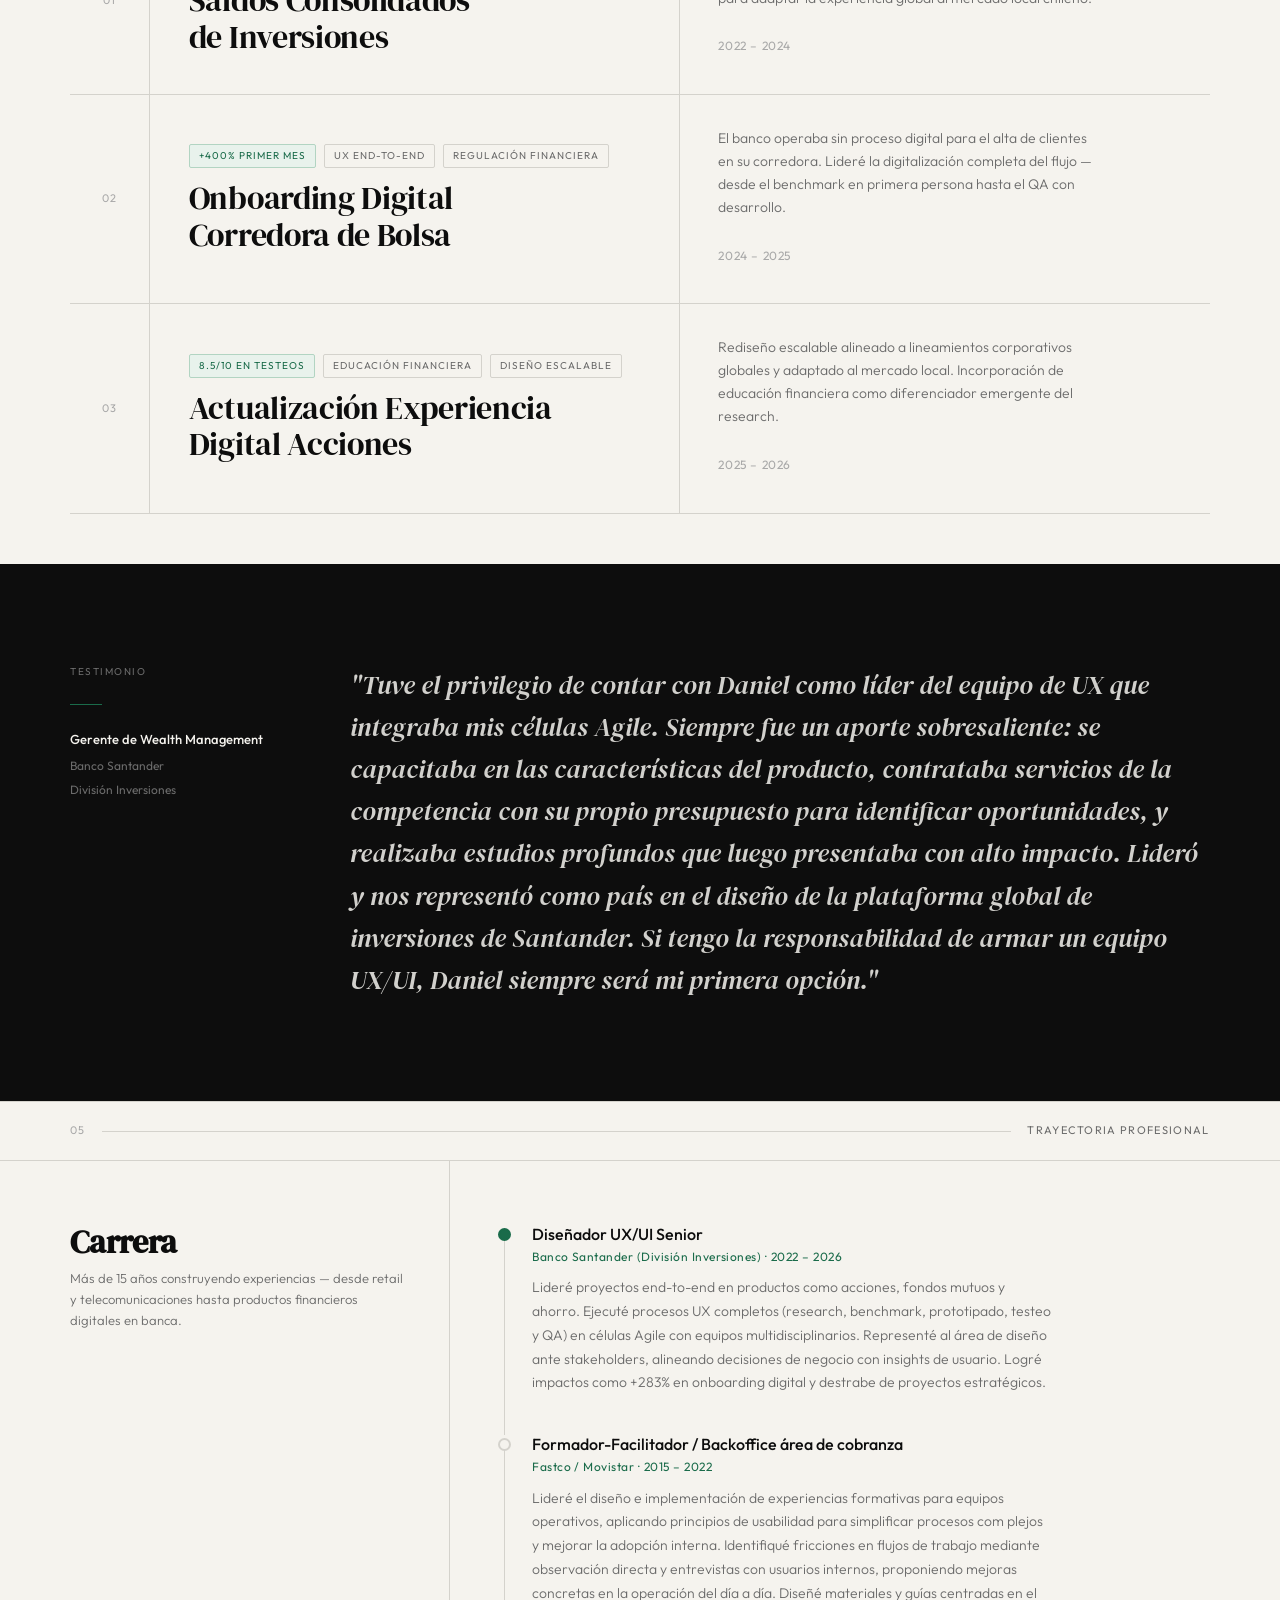
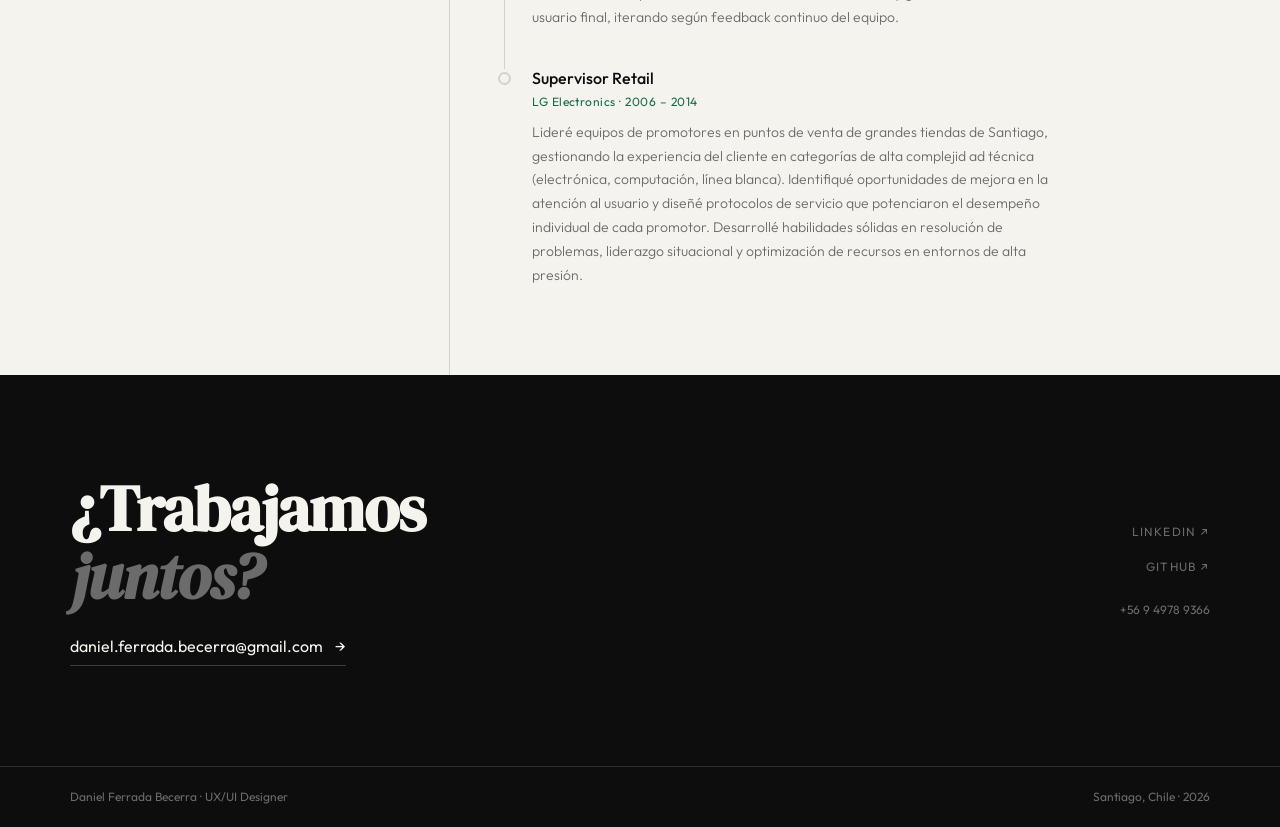
==== commit 7b1b6fe9: "fix image and text" ====
--- a/index.html
+++ b/index.html
@@ -1050,7 +1050,7 @@
       <div class="caso-right">
         <p class="caso-desc">Funcionalidad estratégica bloqueada durante años por complejidad técnica y regulatoria. Coordiné con España para adaptar la experiencia global al mercado local chileno.</p>
         <div class="caso-bottom">
-          <span class="caso-year">2023 – 2024</span>
+          <span class="caso-year">2022 – 2024</span>
           <span class="caso-arrow">→</span>
         </div>
       </div>
